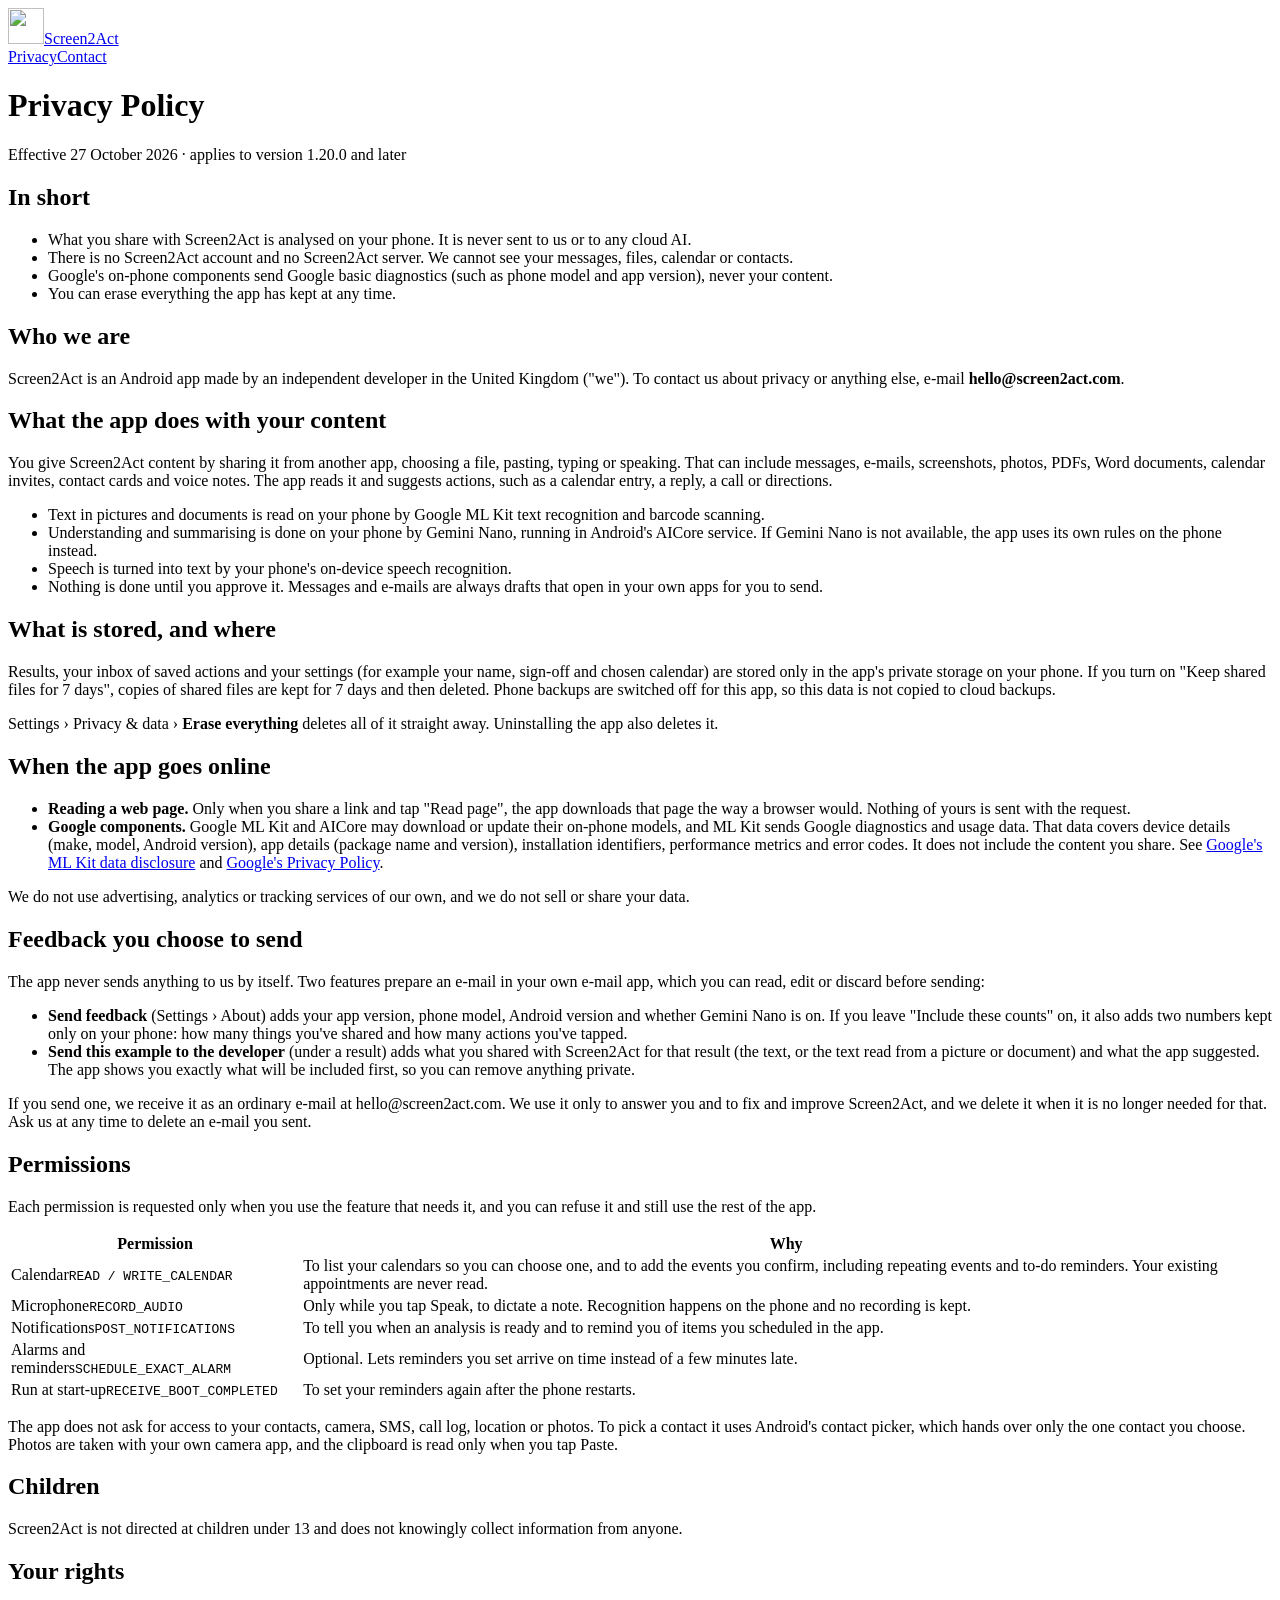
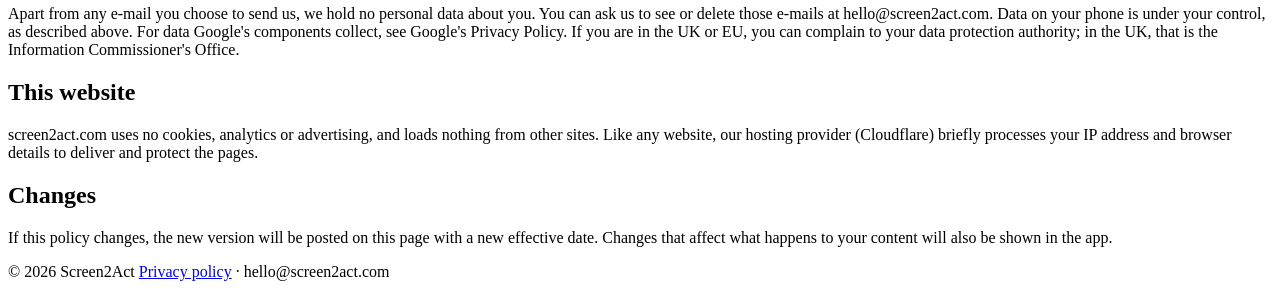
==== privacy/index.html @ 89990b45 "Add files via upload" ====
<!doctype html>
<html lang="en-GB">
<head>
<meta charset="utf-8">
<meta name="viewport" content="width=device-width, initial-scale=1, viewport-fit=cover">
<title>Privacy Policy · Screen2Act</title>
<meta name="description" content="How Screen2Act handles your information: everything you share is analysed on your phone and never sent to us.">
<link rel="icon" href="/favicon.ico" sizes="any">
<link rel="icon" type="image/png" href="/assets/favicon-32.png">
<link rel="apple-touch-icon" href="/assets/apple-touch-icon.png">
<link rel="stylesheet" href="/assets/site.css">
</head>
<body>
<div class="wrap">
  <header class="top">
    <a class="brand" href="/"><img src="/assets/logo.png" alt="" width="36" height="36">Screen2Act</a>
    <nav><a href="/privacy/" aria-current="page">Privacy</a><a href="/#contact">Contact</a></nav>
  </header>

  <main>
  <header>
        <h1>Privacy Policy</h1>
    <p class="meta">Effective 27 October 2026 · applies to version 1.20.0 and later</p>
  </header>

  <div class="short">
    <h2>In short</h2>
    <ul>
      <li>What you share with Screen2Act is analysed on your phone. It is never sent to us or to any cloud AI.</li>
      <li>There is no Screen2Act account and no Screen2Act server. We cannot see your messages, files, calendar or contacts.</li>
      <li>Google's on-phone components send Google basic diagnostics (such as phone model and app version), never your content.</li>
      <li>You can erase everything the app has kept at any time.</li>
    </ul>
  </div>

  <section>
    <h2>Who we are</h2>
    <p>Screen2Act is an Android app made by an independent developer in the United Kingdom ("we"). To contact us about privacy or anything else, e-mail <strong>hello@screen2act.com</strong>.</p>
  </section>

  <section>
    <h2>What the app does with your content</h2>
    <p>You give Screen2Act content by sharing it from another app, choosing a file, pasting, typing or speaking. That can include messages, e-mails, screenshots, photos, PDFs, Word documents, calendar invites, contact cards and voice notes. The app reads it and suggests actions, such as a calendar entry, a reply, a call or directions.</p>
    <ul>
      <li>Text in pictures and documents is read on your phone by Google ML Kit text recognition and barcode scanning.</li>
      <li>Understanding and summarising is done on your phone by Gemini Nano, running in Android's AICore service. If Gemini Nano is not available, the app uses its own rules on the phone instead.</li>
      <li>Speech is turned into text by your phone's on-device speech recognition.</li>
      <li>Nothing is done until you approve it. Messages and e-mails are always drafts that open in your own apps for you to send.</li>
    </ul>
  </section>

  <section>
    <h2>What is stored, and where</h2>
    <p>Results, your inbox of saved actions and your settings (for example your name, sign-off and chosen calendar) are stored only in the app's private storage on your phone. If you turn on "Keep shared files for 7 days", copies of shared files are kept for 7 days and then deleted. Phone backups are switched off for this app, so this data is not copied to cloud backups.</p>
    <p>Settings › Privacy &amp; data › <strong>Erase everything</strong> deletes all of it straight away. Uninstalling the app also deletes it.</p>
  </section>

  <section>
    <h2>When the app goes online</h2>
    <ul>
      <li><strong>Reading a web page.</strong> Only when you share a link and tap "Read page", the app downloads that page the way a browser would. Nothing of yours is sent with the request.</li>
      <li><strong>Google components.</strong> Google ML Kit and AICore may download or update their on-phone models, and ML Kit sends Google diagnostics and usage data. That data covers device details (make, model, Android version), app details (package name and version), installation identifiers, performance metrics and error codes. It does not include the content you share. See <a href="https://developers.google.com/ml-kit/android-data-disclosure" rel="noopener">Google's ML Kit data disclosure</a> and <a href="https://policies.google.com/privacy" rel="noopener">Google's Privacy Policy</a>.</li>
    </ul>
    <p>We do not use advertising, analytics or tracking services of our own, and we do not sell or share your data.</p>
  </section>

  <section>
    <h2>Feedback you choose to send</h2>
    <p>The app never sends anything to us by itself. Two features prepare an e-mail in your own e-mail app, which you can read, edit or discard before sending:</p>
    <ul>
      <li><strong>Send feedback</strong> (Settings › About) adds your app version, phone model, Android version and whether Gemini Nano is on. If you leave "Include these counts" on, it also adds two numbers kept only on your phone: how many things you've shared and how many actions you've tapped.</li>
      <li><strong>Send this example to the developer</strong> (under a result) adds what you shared with Screen2Act for that result (the text, or the text read from a picture or document) and what the app suggested. The app shows you exactly what will be included first, so you can remove anything private.</li>
    </ul>
    <p>If you send one, we receive it as an ordinary e-mail at hello@screen2act.com. We use it only to answer you and to fix and improve Screen2Act, and we delete it when it is no longer needed for that. Ask us at any time to delete an e-mail you sent.</p>
  </section>

  <section>
    <h2>Permissions</h2>
    <p>Each permission is requested only when you use the feature that needs it, and you can refuse it and still use the rest of the app.</p>
    <div class="table">
      <table>
        <thead><tr><th>Permission</th><th>Why</th></tr></thead>
        <tbody>
          <tr><td>Calendar<code>READ / WRITE_CALENDAR</code></td><td>To list your calendars so you can choose one, and to add the events you confirm, including repeating events and to-do reminders. Your existing appointments are never read.</td></tr>
          <tr><td>Microphone<code>RECORD_AUDIO</code></td><td>Only while you tap Speak, to dictate a note. Recognition happens on the phone and no recording is kept.</td></tr>
          <tr><td>Notifications<code>POST_NOTIFICATIONS</code></td><td>To tell you when an analysis is ready and to remind you of items you scheduled in the app.</td></tr>
          <tr><td>Alarms and reminders<code>SCHEDULE_EXACT_ALARM</code></td><td>Optional. Lets reminders you set arrive on time instead of a few minutes late.</td></tr>
          <tr><td>Run at start-up<code>RECEIVE_BOOT_COMPLETED</code></td><td>To set your reminders again after the phone restarts.</td></tr>
        </tbody>
      </table>
    </div>
    <p>The app does not ask for access to your contacts, camera, SMS, call log, location or photos. To pick a contact it uses Android's contact picker, which hands over only the one contact you choose. Photos are taken with your own camera app, and the clipboard is read only when you tap Paste.</p>
  </section>

  <section>
    <h2>Children</h2>
    <p>Screen2Act is not directed at children under 13 and does not knowingly collect information from anyone.</p>
  </section>

  <section>
    <h2>Your rights</h2>
    <p>Apart from any e-mail you choose to send us, we hold no personal data about you. You can ask us to see or delete those e-mails at hello@screen2act.com. Data on your phone is under your control, as described above. For data Google's components collect, see Google's Privacy Policy. If you are in the UK or EU, you can complain to your data protection authority; in the UK, that is the Information Commissioner's Office.</p>
  </section>

  <section>
    <h2>This website</h2>
    <p>screen2act.com uses no cookies, analytics or advertising, and loads nothing from other sites. Like any website, our hosting provider (Cloudflare) briefly processes your IP address and browser details to deliver and protect the pages.</p>
  </section>

  <section>
    <h2>Changes</h2>
    <p>If this policy changes, the new version will be posted on this page with a new effective date. Changes that affect what happens to your content will also be shown in the app.</p>
  </section>

  
  </main>

  <footer>
    <span>© 2026 Screen2Act</span>
    <span><a href="/privacy/">Privacy policy</a> · hello@screen2act.com</span>
  </footer>
</div>
</body>
</html>
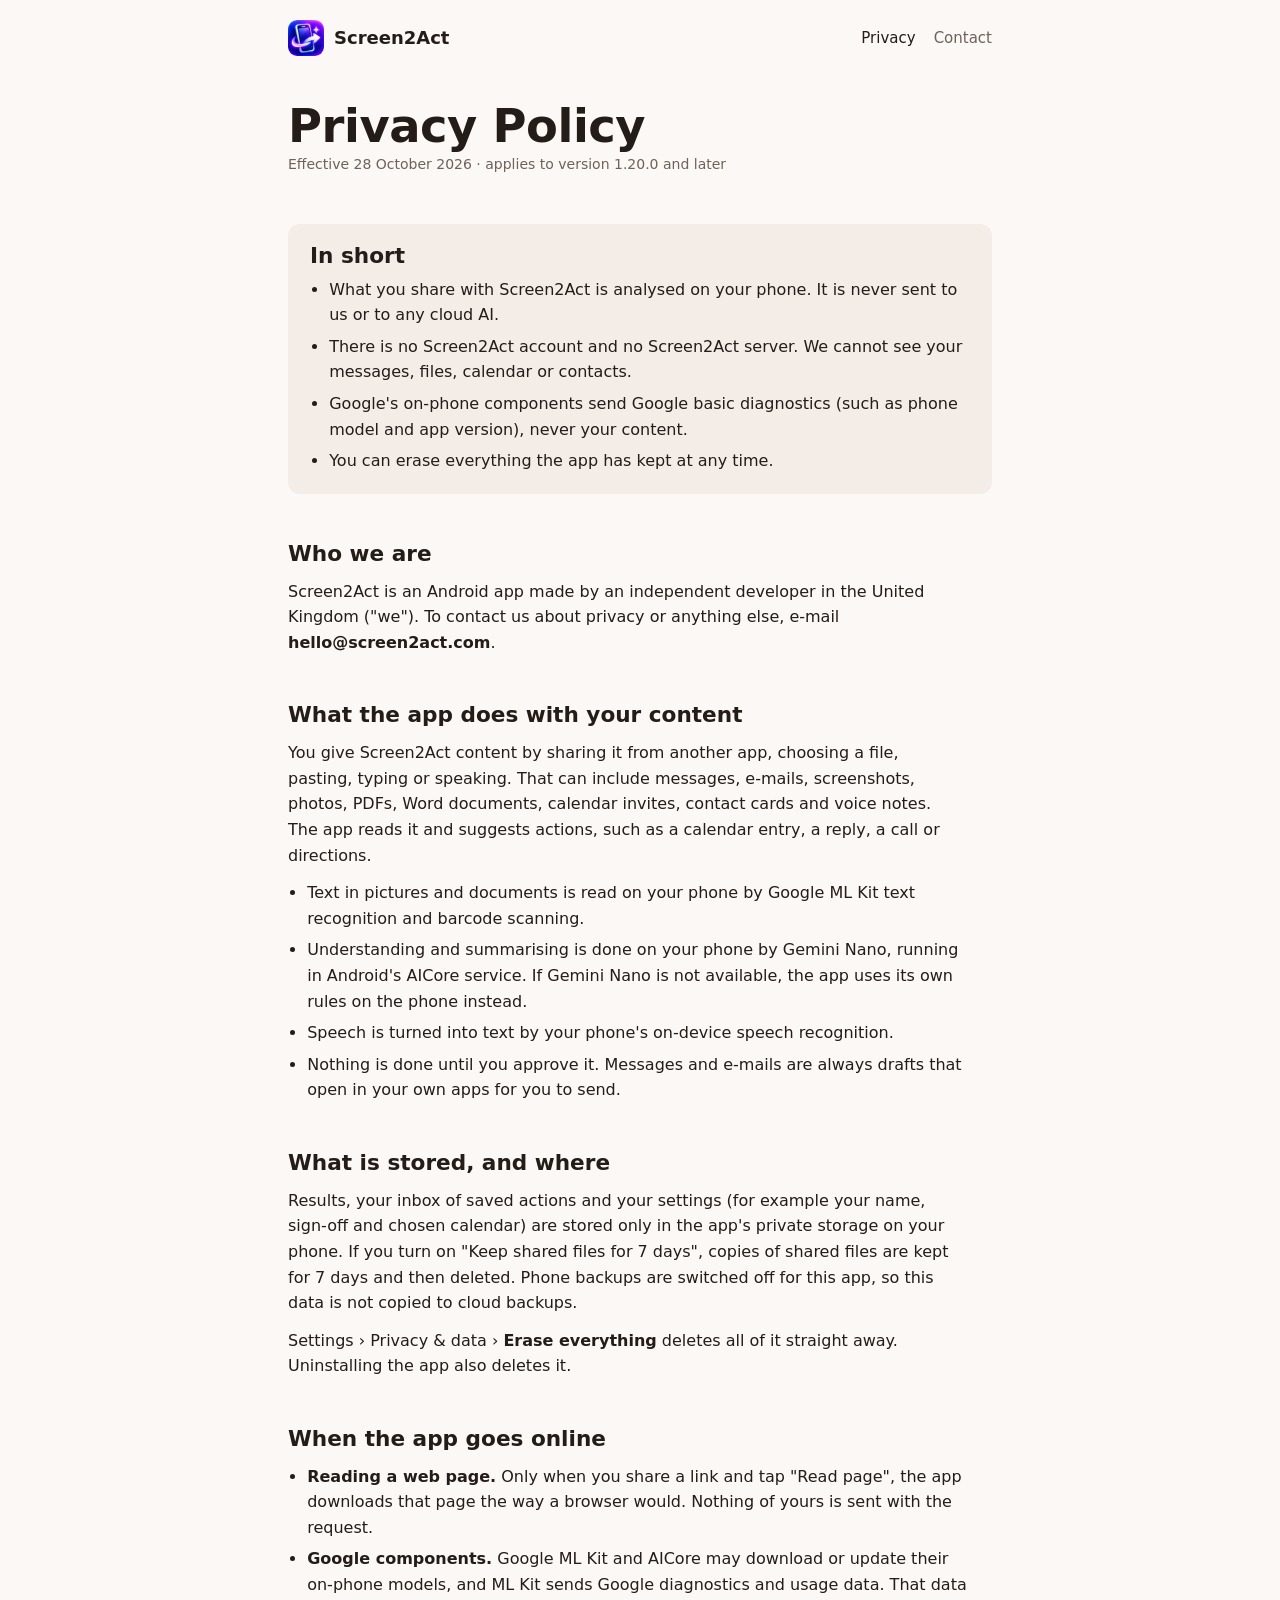
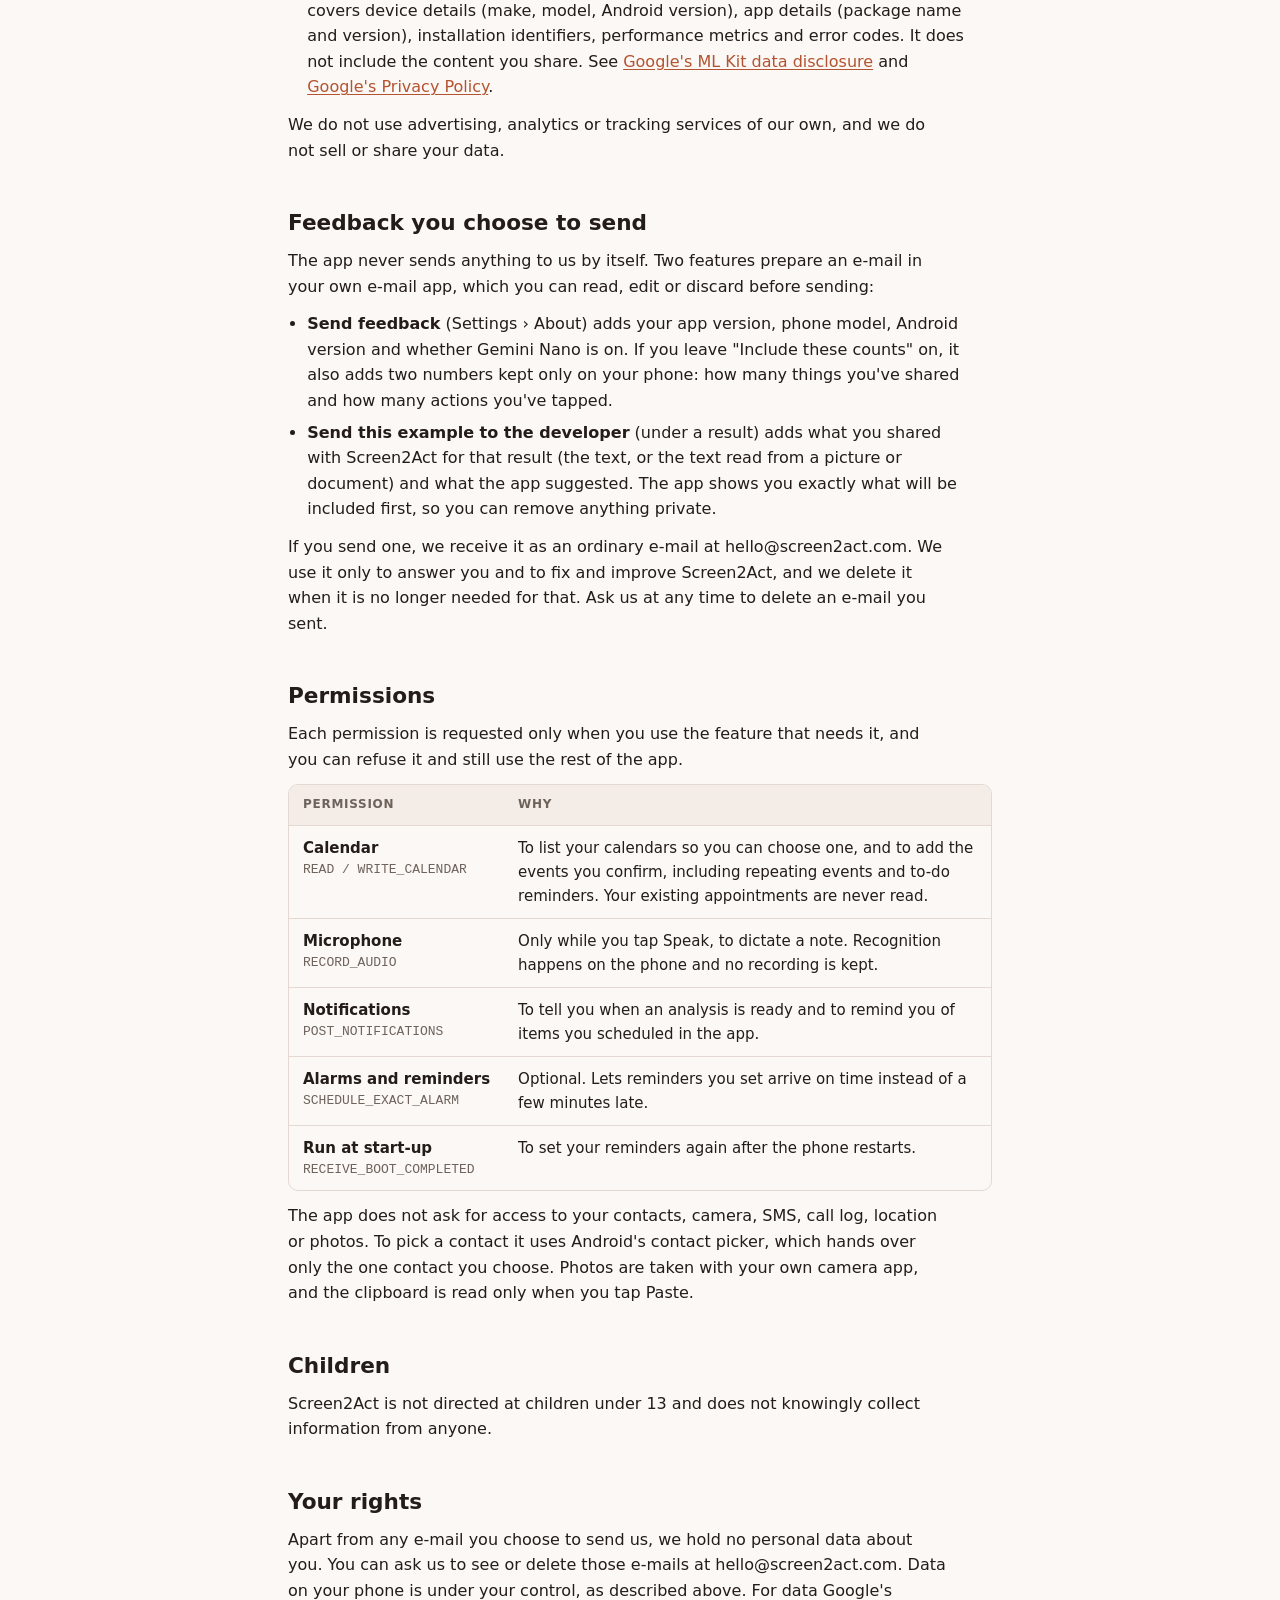
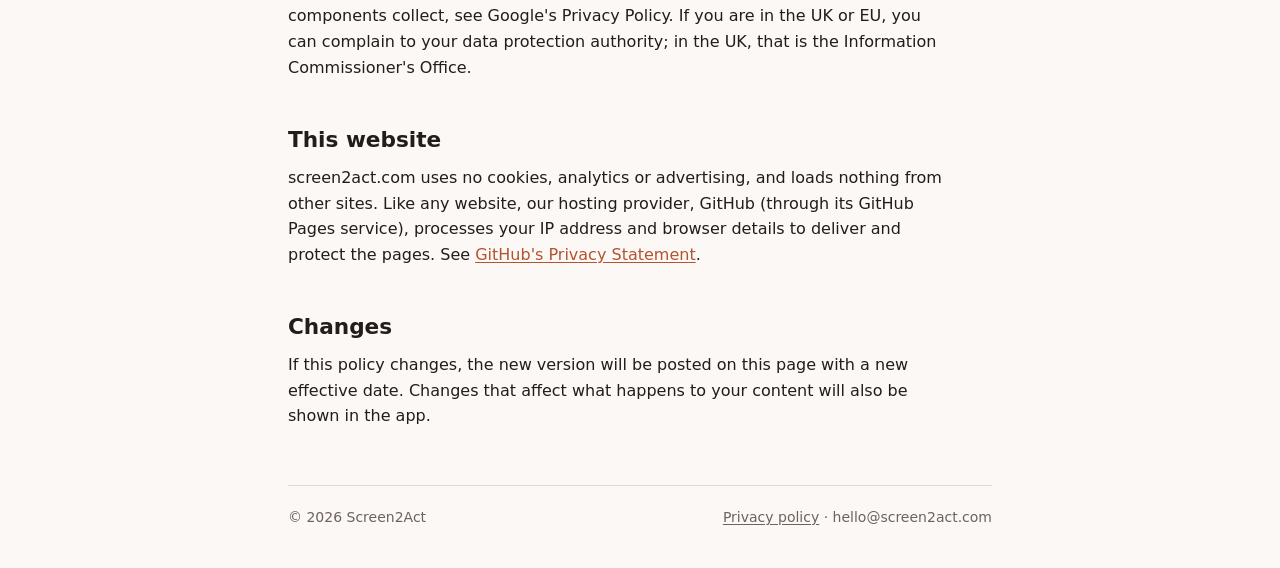
==== commit 27e6bf1f: "Add files via upload" ====
--- a/privacy/index.html
+++ b/privacy/index.html
@@ -20,7 +20,7 @@
   <main>
   <header>
         <h1>Privacy Policy</h1>
-    <p class="meta">Effective 27 October 2026 · applies to version 1.20.0 and later</p>
+    <p class="meta">Effective 28 October 2026 · applies to version 1.20.0 and later</p>
   </header>
 
   <div class="short">
@@ -104,7 +104,7 @@
 
   <section>
     <h2>This website</h2>
-    <p>screen2act.com uses no cookies, analytics or advertising, and loads nothing from other sites. Like any website, our hosting provider (Cloudflare) briefly processes your IP address and browser details to deliver and protect the pages.</p>
+    <p>screen2act.com uses no cookies, analytics or advertising, and loads nothing from other sites. Like any website, our hosting provider, GitHub (through its GitHub Pages service), processes your IP address and browser details to deliver and protect the pages. See <a href="https://docs.github.com/en/site-policy/privacy-policies/github-general-privacy-statement" rel="noopener">GitHub's Privacy Statement</a>.</p>
   </section>
 
   <section>
--- a/assets/site.css
+++ b/assets/site.css
@@ -0,0 +1,69 @@
+/* Screen2Act website. System fonts only: no third-party requests, no cookies, no trackers. */
+:root {
+  --bg: #FBF8F6; --surface: #F3ECE7; --ink: #241C18; --muted: #6E625B; --line: #E4D9D2;
+  --accent: #B4532F; --accent-ink: #FFFFFF; --violet: #5B3FD6;
+  --display: ui-rounded, "SF Pro Rounded", "Segoe UI Variable Display", "Segoe UI", system-ui, -apple-system, Roboto, sans-serif;
+  --body: system-ui, -apple-system, "Segoe UI", Roboto, "Helvetica Neue", Arial, sans-serif;
+  color-scheme: light;
+}
+@media (prefers-color-scheme: dark) {
+  :root { --bg: #1A1614; --surface: #252019; --ink: #EFE7E2; --muted: #A99C94; --line: #3A322D;
+    --accent: #E58A66; --accent-ink: #1A1614; --violet: #A894FF; color-scheme: dark; }
+}
+* { box-sizing: border-box; }
+html { -webkit-text-size-adjust: 100%; }
+body { margin: 0; background: var(--bg); color: var(--ink); font: 16px/1.6 var(--body);
+  padding-left: max(16px, env(safe-area-inset-left, 0px)); padding-right: max(16px, env(safe-area-inset-right, 0px)); }
+a { color: var(--accent); text-underline-offset: 2px; }
+a:focus-visible, .button:focus-visible { outline: 2px solid var(--accent); outline-offset: 3px; border-radius: 6px; }
+img { max-width: 100%; height: auto; }
+
+.wrap { max-width: 44rem; margin: 0 auto; }
+.top { display: flex; align-items: center; justify-content: space-between; gap: 12px; padding-block: 20px; }
+.brand { display: flex; align-items: center; gap: 10px; color: var(--ink); text-decoration: none; font-weight: 700; font-family: var(--display); font-size: 18px; }
+.brand img { width: 36px; height: 36px; border-radius: 9px; }
+.top nav { display: flex; gap: 18px; font-size: 15px; }
+.top nav a { color: var(--muted); text-decoration: none; }
+.top nav a:hover, .top nav a[aria-current] { color: var(--ink); }
+
+main { display: flex; flex-direction: column; gap: 48px; padding-block: 24px 56px; }
+h1, h2 { font-family: var(--display); line-height: 1.15; margin: 0; text-wrap: balance; }
+h1 { font-size: clamp(2rem, 6vw, 2.9rem); letter-spacing: -0.01em; }
+h2 { font-size: 1.35rem; }
+p, li { margin: 0; max-width: 65ch; }
+ul { margin: 0; padding-left: 1.2em; display: flex; flex-direction: column; gap: 6px; }
+section { display: flex; flex-direction: column; gap: 12px; }
+
+/* Home */
+.hero { display: flex; flex-direction: column; gap: 18px; }
+.hero .lead { font-size: 1.15rem; color: var(--muted); }
+.hero img.icon { width: 88px; height: 88px; border-radius: 22px; }
+.badge { display: inline-flex; align-self: flex-start; gap: 8px; align-items: center; background: var(--surface); color: var(--ink);
+  border: 1px solid var(--line); border-radius: 999px; padding: 8px 16px; font-size: 15px; font-weight: 600; }
+.examples { display: grid; grid-template-columns: 1fr; gap: 16px; }
+.example { min-width: 0; align-content: start; background: var(--surface); border-radius: 16px; padding: 20px; display: grid; gap: 14px; }
+.example .from { font-size: 13px; letter-spacing: .06em; text-transform: uppercase; color: var(--muted); font-weight: 600; }
+.example blockquote { margin: 0; font-style: italic; border-left: 3px solid var(--line); padding-left: 12px; }
+.chips { display: flex; flex-wrap: wrap; gap: 8px; }
+.chip { background: var(--bg); border: 1px solid var(--line); border-radius: 999px; padding: 6px 12px; font-size: 14px; }
+.features { display: grid; grid-template-columns: repeat(auto-fit, minmax(15rem, 1fr)); gap: 20px; }
+.features div { display: flex; flex-direction: column; gap: 4px; min-width: 0; }
+.features h3 { margin: 0; font-size: 1rem; }
+.features p { color: var(--muted); }
+.promise { border: 1px solid var(--line); border-radius: 16px; padding: 20px; display: flex; flex-direction: column; gap: 10px; }
+.mail { font-weight: 600; font-size: 1.1rem; }
+
+/* Policy pages */
+.meta { color: var(--muted); font-size: 14px; }
+.short { background: var(--surface); border-radius: 12px; padding: 20px 22px; display: flex; flex-direction: column; gap: 8px; }
+.table { overflow-x: auto; border: 1px solid var(--line); border-radius: 10px; }
+table { border-collapse: collapse; width: 100%; min-width: 520px; font-size: 15px; }
+th, td { text-align: left; vertical-align: top; padding: 10px 14px; border-bottom: 1px solid var(--line); }
+tr:last-child td { border-bottom: 0; }
+th { font-size: 12px; letter-spacing: .06em; text-transform: uppercase; color: var(--muted); font-weight: 600; background: var(--surface); }
+td:first-child { font-weight: 600; white-space: nowrap; }
+code { font-size: 13px; color: var(--muted); font-weight: 400; display: block; }
+
+footer { border-top: 1px solid var(--line); padding-block: 20px 40px; color: var(--muted); font-size: 14px;
+  display: flex; flex-wrap: wrap; gap: 8px 20px; justify-content: space-between; }
+footer a { color: var(--muted); }
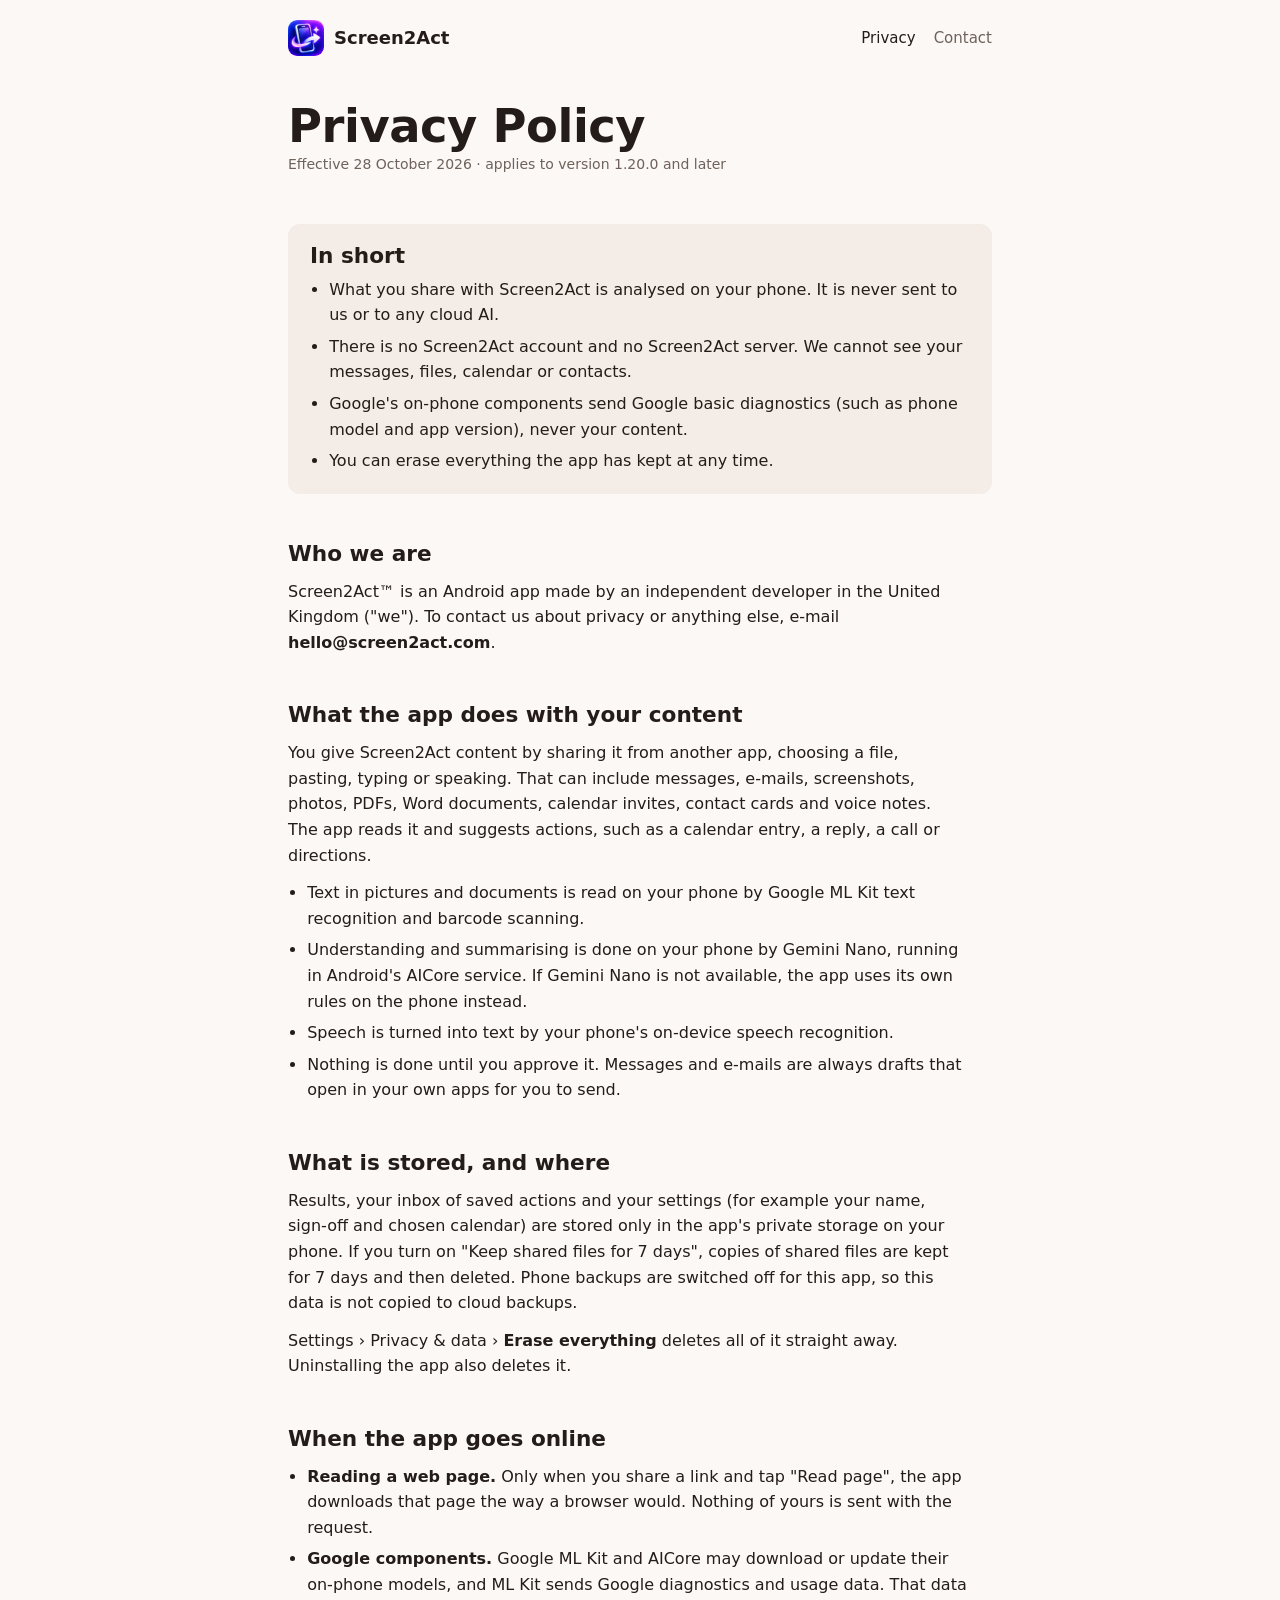
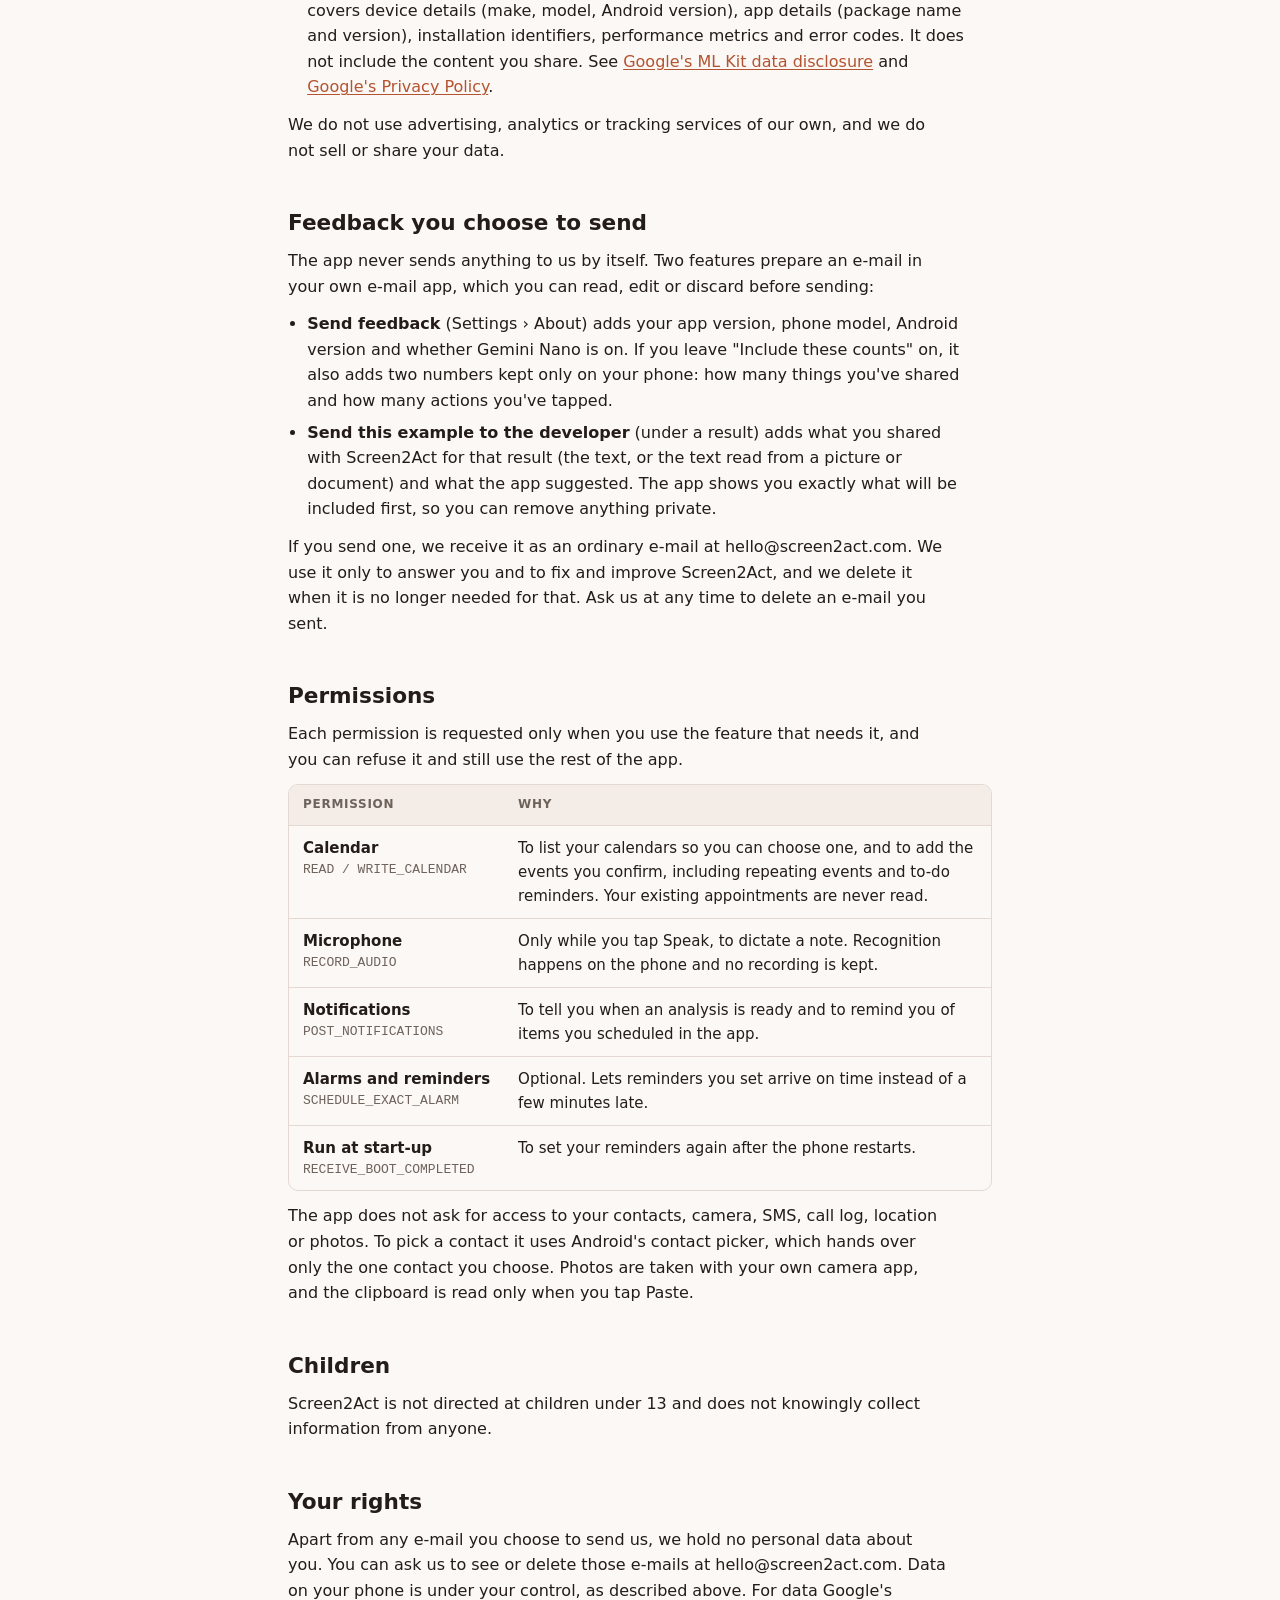
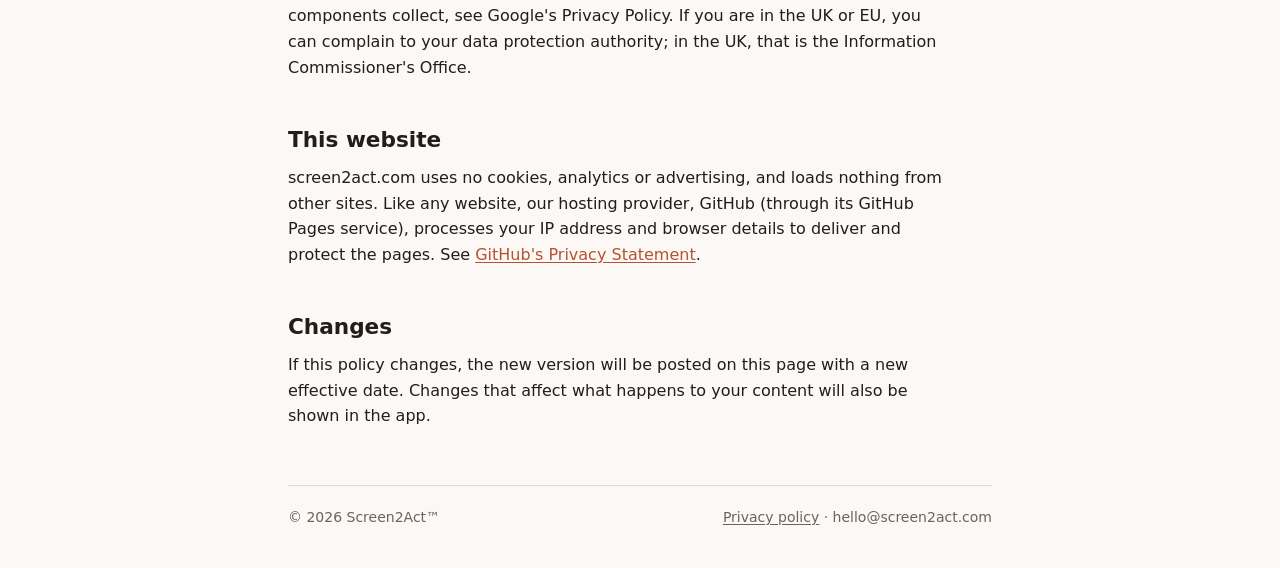
==== commit 45111f28: "Restore home page, add ™ to home and privacy pages - index.html is the home page again (an upload ha" ====
--- a/privacy/index.html
+++ b/privacy/index.html
@@ -35,7 +35,7 @@
 
   <section>
     <h2>Who we are</h2>
-    <p>Screen2Act is an Android app made by an independent developer in the United Kingdom ("we"). To contact us about privacy or anything else, e-mail <strong>hello@screen2act.com</strong>.</p>
+    <p>Screen2Act&trade; is an Android app made by an independent developer in the United Kingdom ("we"). To contact us about privacy or anything else, e-mail <strong>hello@screen2act.com</strong>.</p>
   </section>
 
   <section>
@@ -116,7 +116,7 @@
   </main>
 
   <footer>
-    <span>© 2026 Screen2Act</span>
+    <span>© 2026 Screen2Act&trade;</span>
     <span><a href="/privacy/">Privacy policy</a> · hello@screen2act.com</span>
   </footer>
 </div>
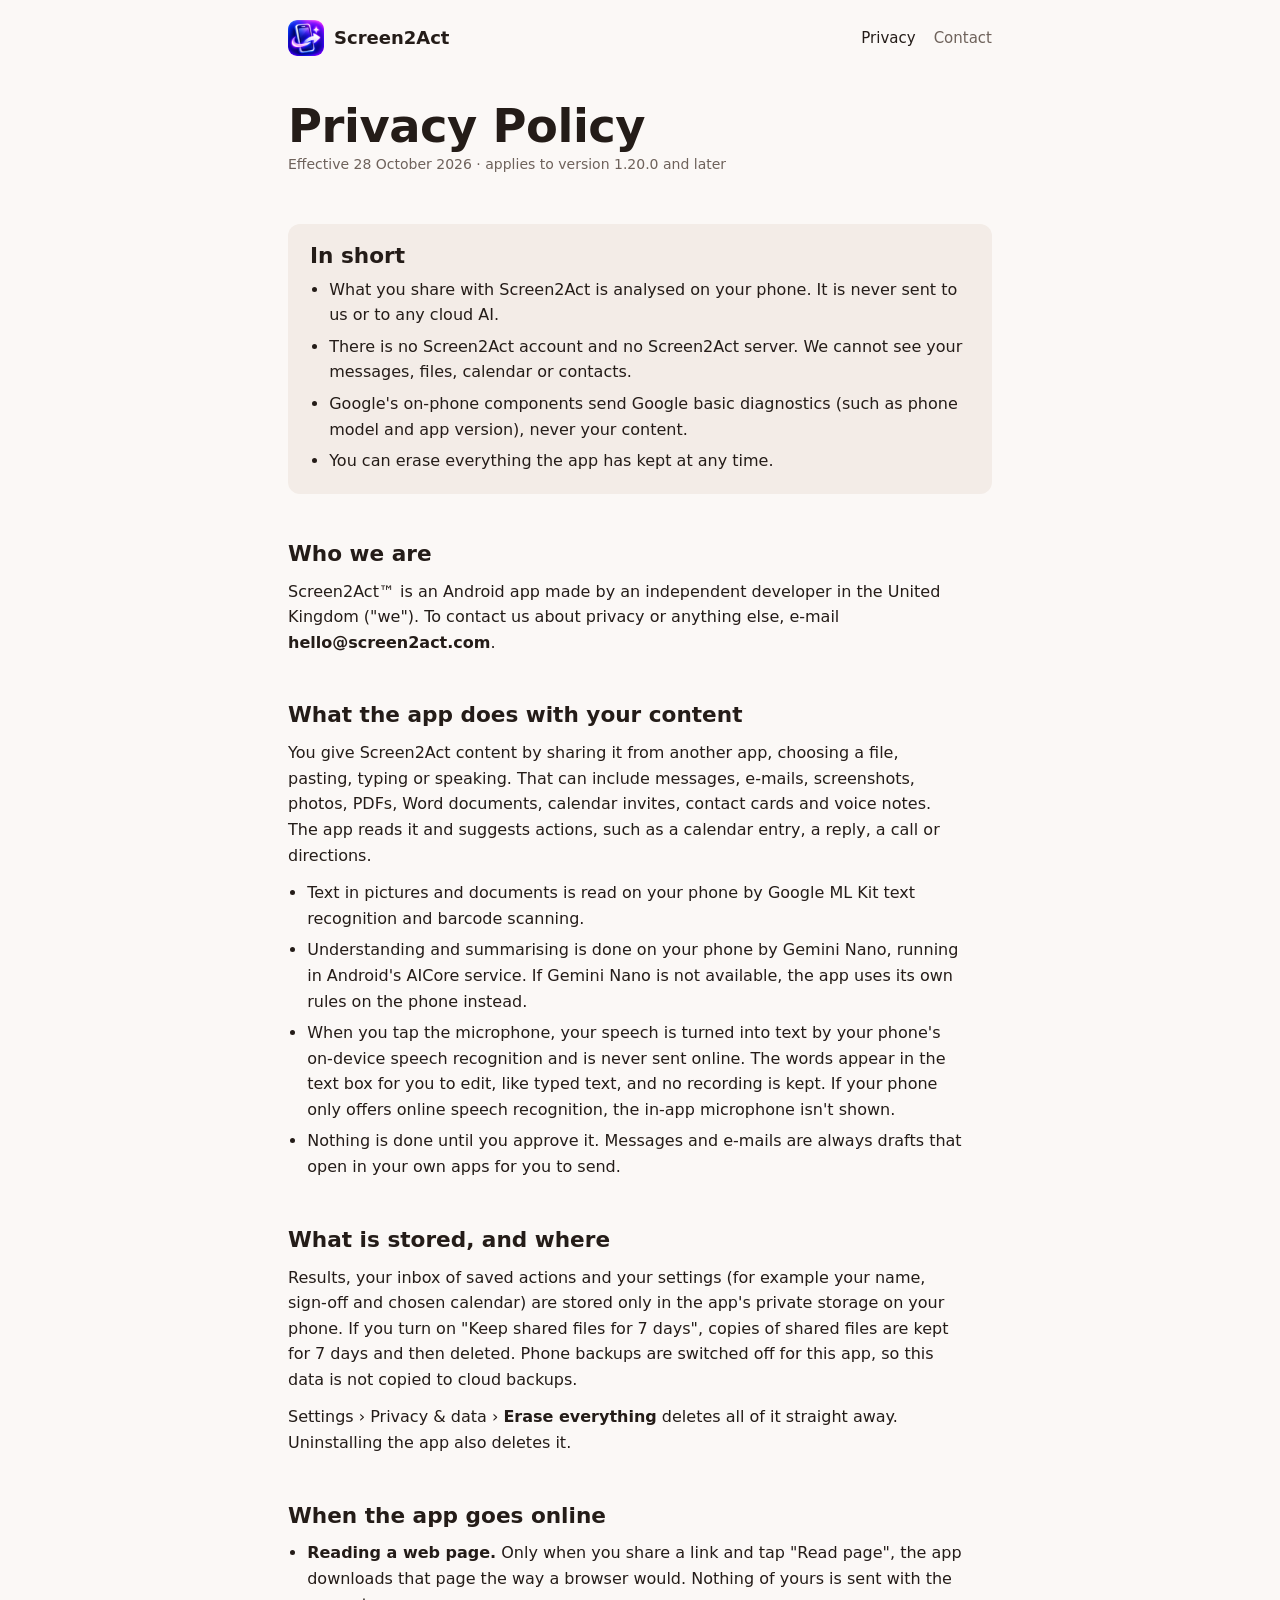
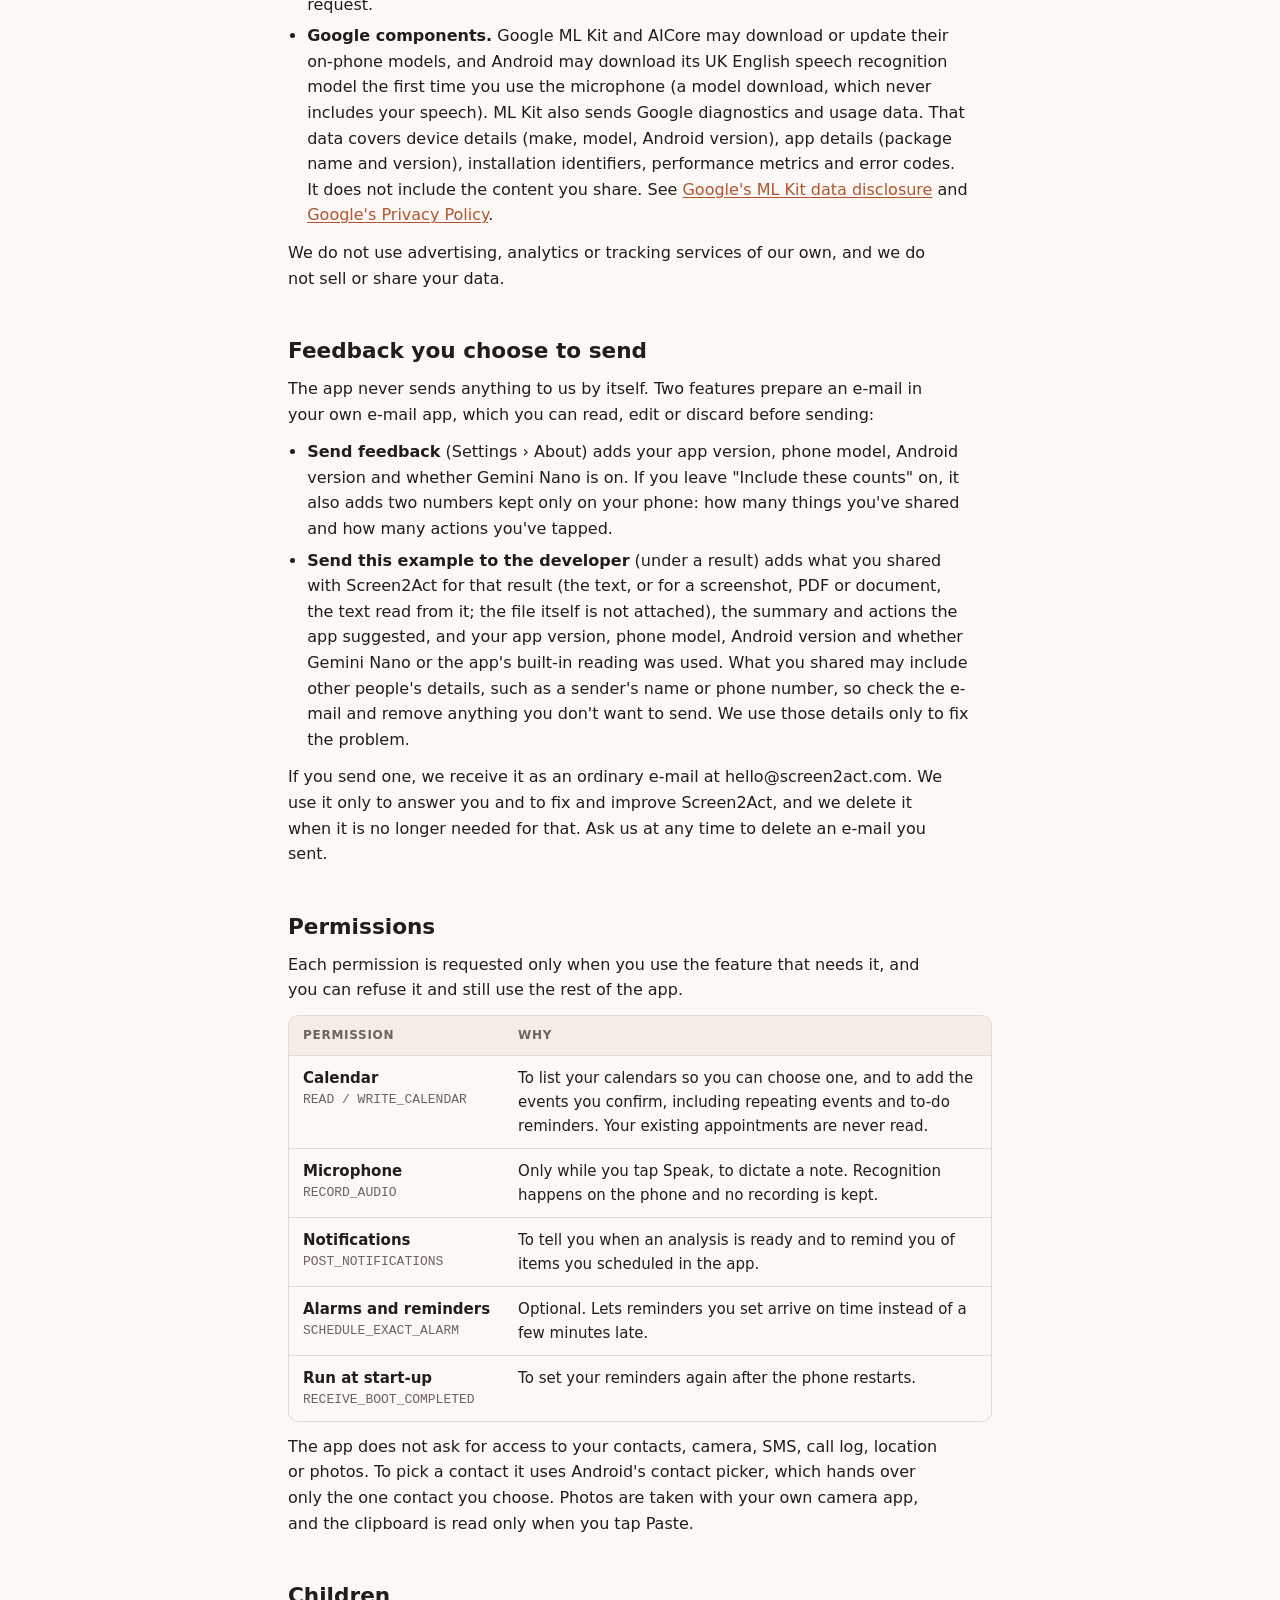
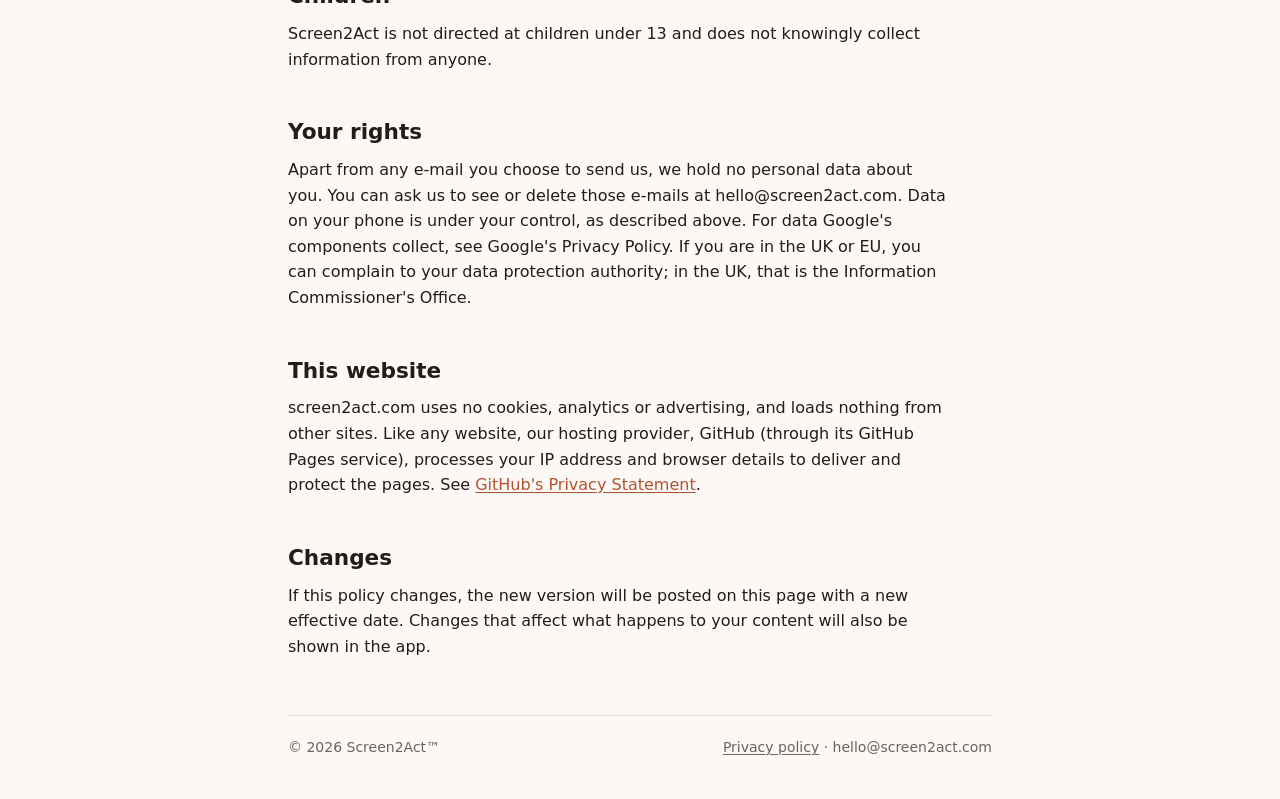
==== commit f8d1c4ed: "Privacy policy: describe 1.23.5 example e-mails and 1.23.7 voice input - "Send this example": list e" ====
--- a/privacy/index.html
+++ b/privacy/index.html
@@ -44,7 +44,7 @@
     <ul>
       <li>Text in pictures and documents is read on your phone by Google ML Kit text recognition and barcode scanning.</li>
       <li>Understanding and summarising is done on your phone by Gemini Nano, running in Android's AICore service. If Gemini Nano is not available, the app uses its own rules on the phone instead.</li>
-      <li>Speech is turned into text by your phone's on-device speech recognition.</li>
+      <li>When you tap the microphone, your speech is turned into text by your phone's on-device speech recognition and is never sent online. The words appear in the text box for you to edit, like typed text, and no recording is kept. If your phone only offers online speech recognition, the in-app microphone isn't shown.</li>
       <li>Nothing is done until you approve it. Messages and e-mails are always drafts that open in your own apps for you to send.</li>
     </ul>
   </section>
@@ -59,7 +59,7 @@
     <h2>When the app goes online</h2>
     <ul>
       <li><strong>Reading a web page.</strong> Only when you share a link and tap "Read page", the app downloads that page the way a browser would. Nothing of yours is sent with the request.</li>
-      <li><strong>Google components.</strong> Google ML Kit and AICore may download or update their on-phone models, and ML Kit sends Google diagnostics and usage data. That data covers device details (make, model, Android version), app details (package name and version), installation identifiers, performance metrics and error codes. It does not include the content you share. See <a href="https://developers.google.com/ml-kit/android-data-disclosure" rel="noopener">Google's ML Kit data disclosure</a> and <a href="https://policies.google.com/privacy" rel="noopener">Google's Privacy Policy</a>.</li>
+      <li><strong>Google components.</strong> Google ML Kit and AICore may download or update their on-phone models, and Android may download its UK English speech recognition model the first time you use the microphone (a model download, which never includes your speech). ML Kit also sends Google diagnostics and usage data. That data covers device details (make, model, Android version), app details (package name and version), installation identifiers, performance metrics and error codes. It does not include the content you share. See <a href="https://developers.google.com/ml-kit/android-data-disclosure" rel="noopener">Google's ML Kit data disclosure</a> and <a href="https://policies.google.com/privacy" rel="noopener">Google's Privacy Policy</a>.</li>
     </ul>
     <p>We do not use advertising, analytics or tracking services of our own, and we do not sell or share your data.</p>
   </section>
@@ -69,7 +69,7 @@
     <p>The app never sends anything to us by itself. Two features prepare an e-mail in your own e-mail app, which you can read, edit or discard before sending:</p>
     <ul>
       <li><strong>Send feedback</strong> (Settings › About) adds your app version, phone model, Android version and whether Gemini Nano is on. If you leave "Include these counts" on, it also adds two numbers kept only on your phone: how many things you've shared and how many actions you've tapped.</li>
-      <li><strong>Send this example to the developer</strong> (under a result) adds what you shared with Screen2Act for that result (the text, or the text read from a picture or document) and what the app suggested. The app shows you exactly what will be included first, so you can remove anything private.</li>
+      <li><strong>Send this example to the developer</strong> (under a result) adds what you shared with Screen2Act for that result (the text, or for a screenshot, PDF or document, the text read from it; the file itself is not attached), the summary and actions the app suggested, and your app version, phone model, Android version and whether Gemini Nano or the app's built-in reading was used. What you shared may include other people's details, such as a sender's name or phone number, so check the e-mail and remove anything you don't want to send. We use those details only to fix the problem.</li>
     </ul>
     <p>If you send one, we receive it as an ordinary e-mail at hello@screen2act.com. We use it only to answer you and to fix and improve Screen2Act, and we delete it when it is no longer needed for that. Ask us at any time to delete an e-mail you sent.</p>
   </section>
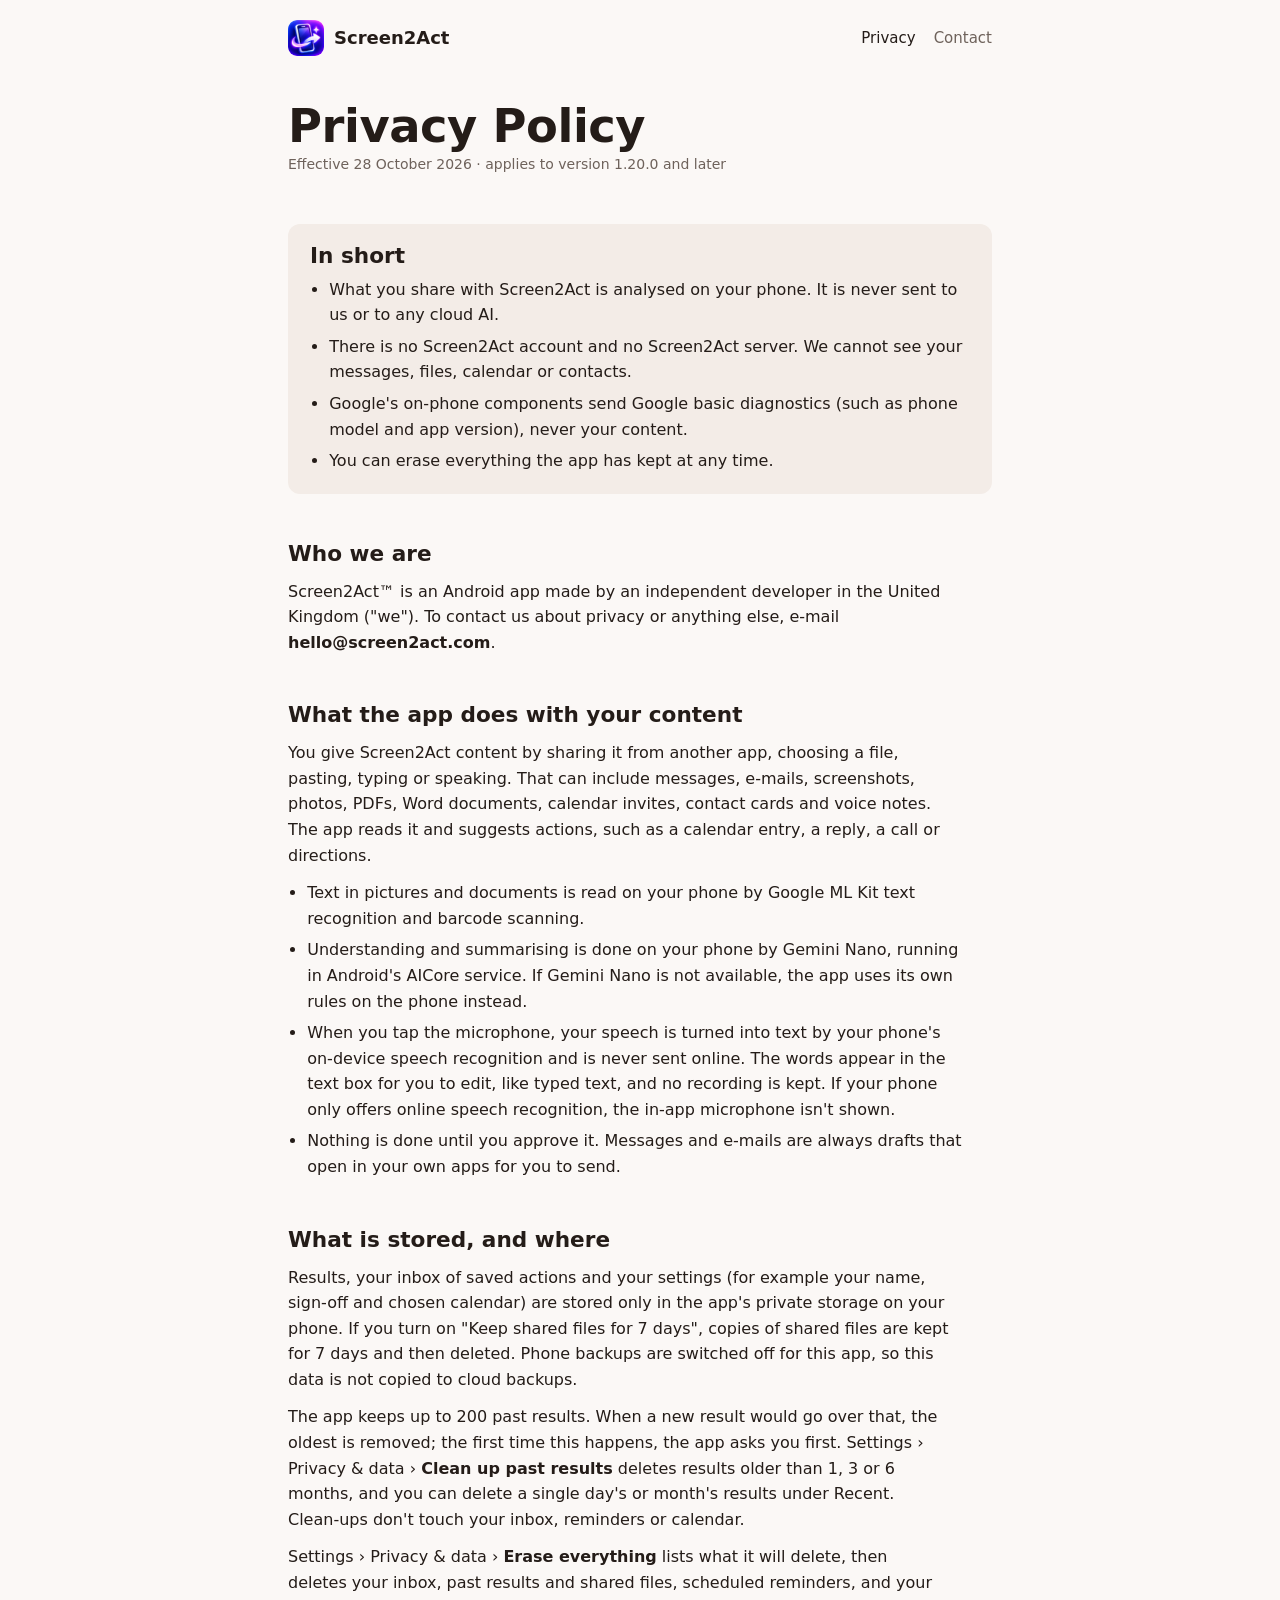
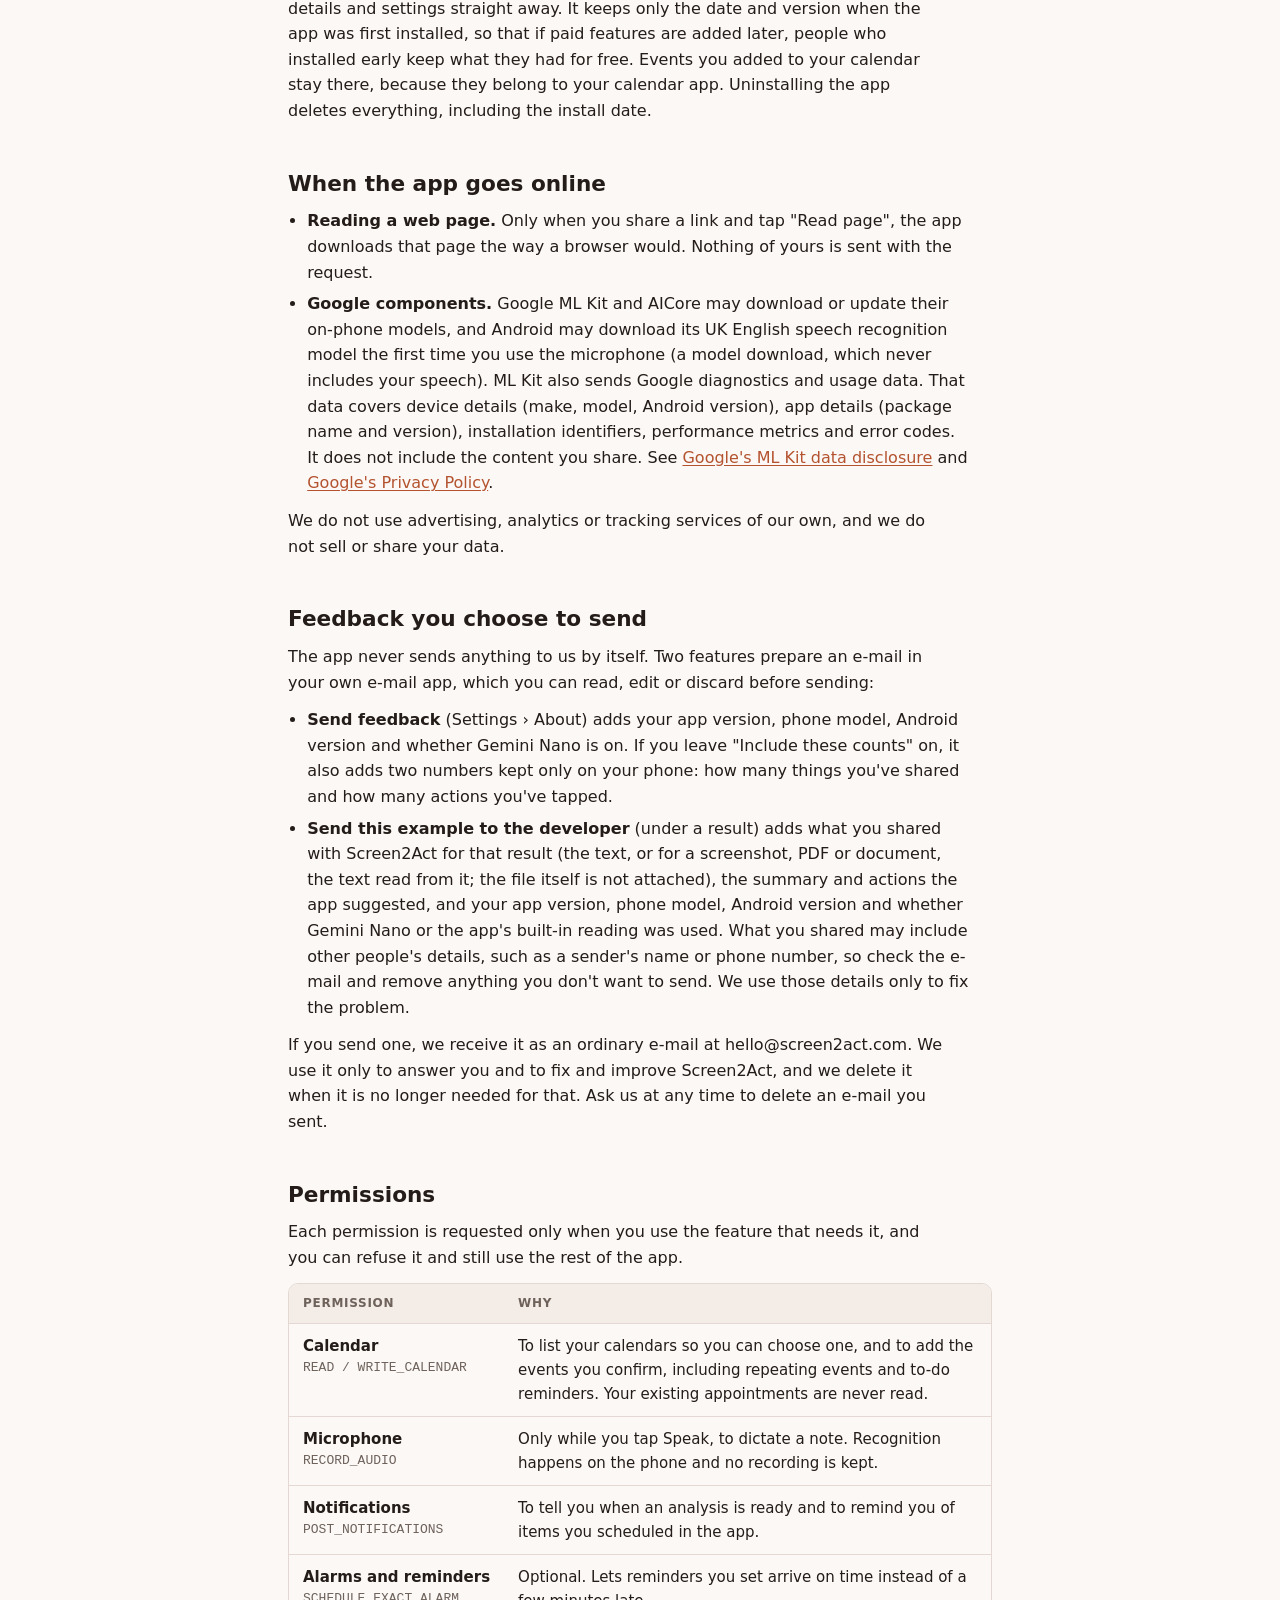
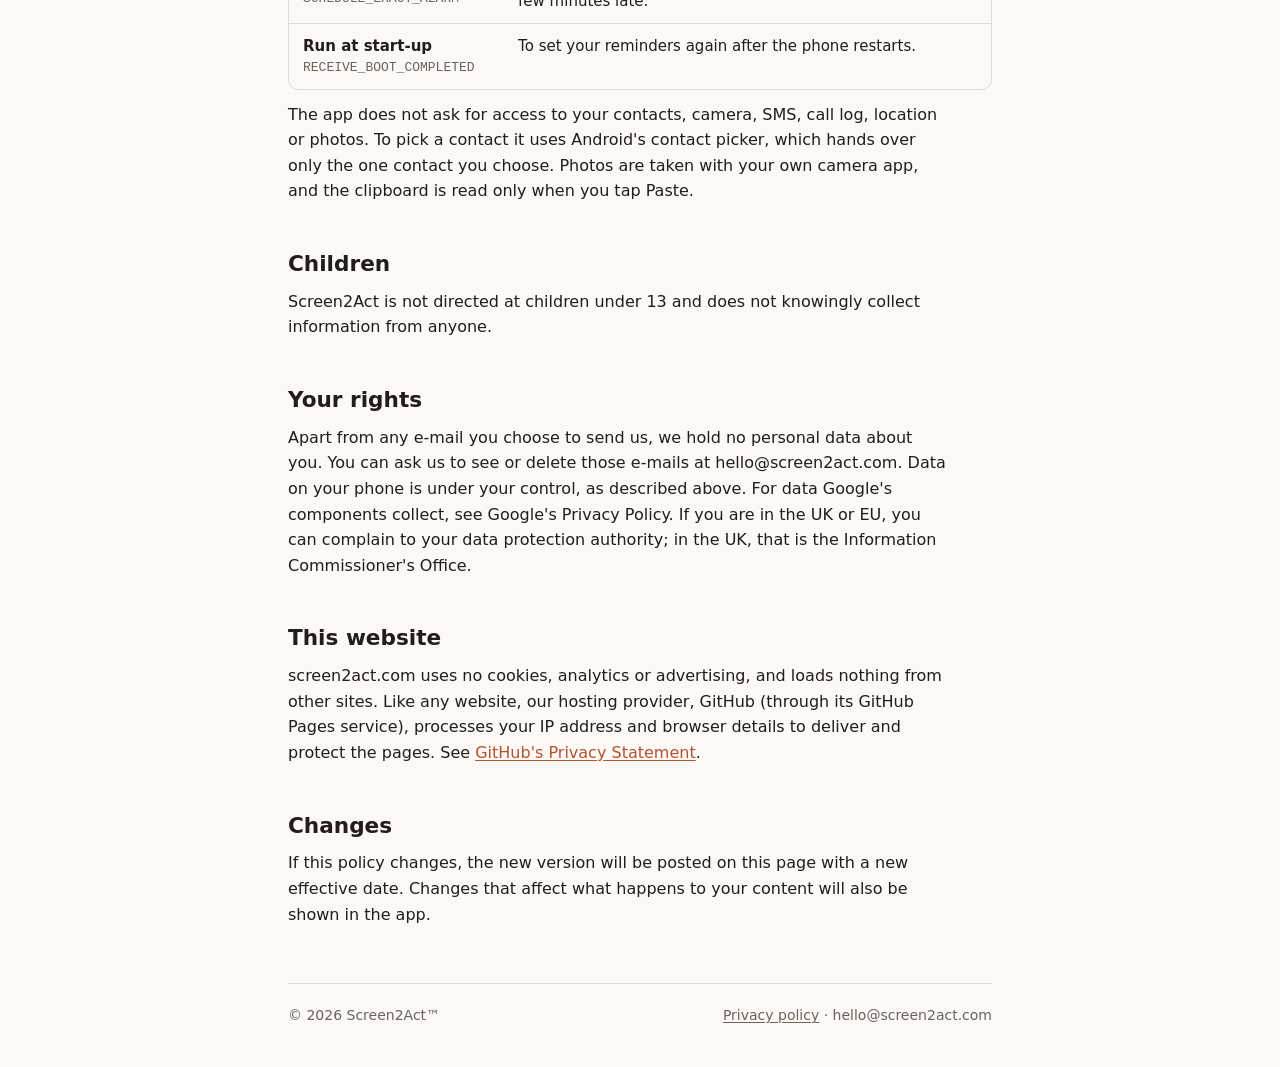
==== commit 3429d23b: "Privacy policy: stored data as of 1.23.8 - 200-result history limit, the "history full" prompt, Clea" ====
--- a/privacy/index.html
+++ b/privacy/index.html
@@ -52,7 +52,8 @@
   <section>
     <h2>What is stored, and where</h2>
     <p>Results, your inbox of saved actions and your settings (for example your name, sign-off and chosen calendar) are stored only in the app's private storage on your phone. If you turn on "Keep shared files for 7 days", copies of shared files are kept for 7 days and then deleted. Phone backups are switched off for this app, so this data is not copied to cloud backups.</p>
-    <p>Settings › Privacy &amp; data › <strong>Erase everything</strong> deletes all of it straight away. Uninstalling the app also deletes it.</p>
+    <p>The app keeps up to 200 past results. When a new result would go over that, the oldest is removed; the first time this happens, the app asks you first. Settings › Privacy &amp; data › <strong>Clean up past results</strong> deletes results older than 1, 3 or 6 months, and you can delete a single day's or month's results under Recent. Clean-ups don't touch your inbox, reminders or calendar.</p>
+    <p>Settings › Privacy &amp; data › <strong>Erase everything</strong> lists what it will delete, then deletes your inbox, past results and shared files, scheduled reminders, and your details and settings straight away. It keeps only the date and version when the app was first installed, so that if paid features are added later, people who installed early keep what they had for free. Events you added to your calendar stay there, because they belong to your calendar app. Uninstalling the app deletes everything, including the install date.</p>
   </section>
 
   <section>
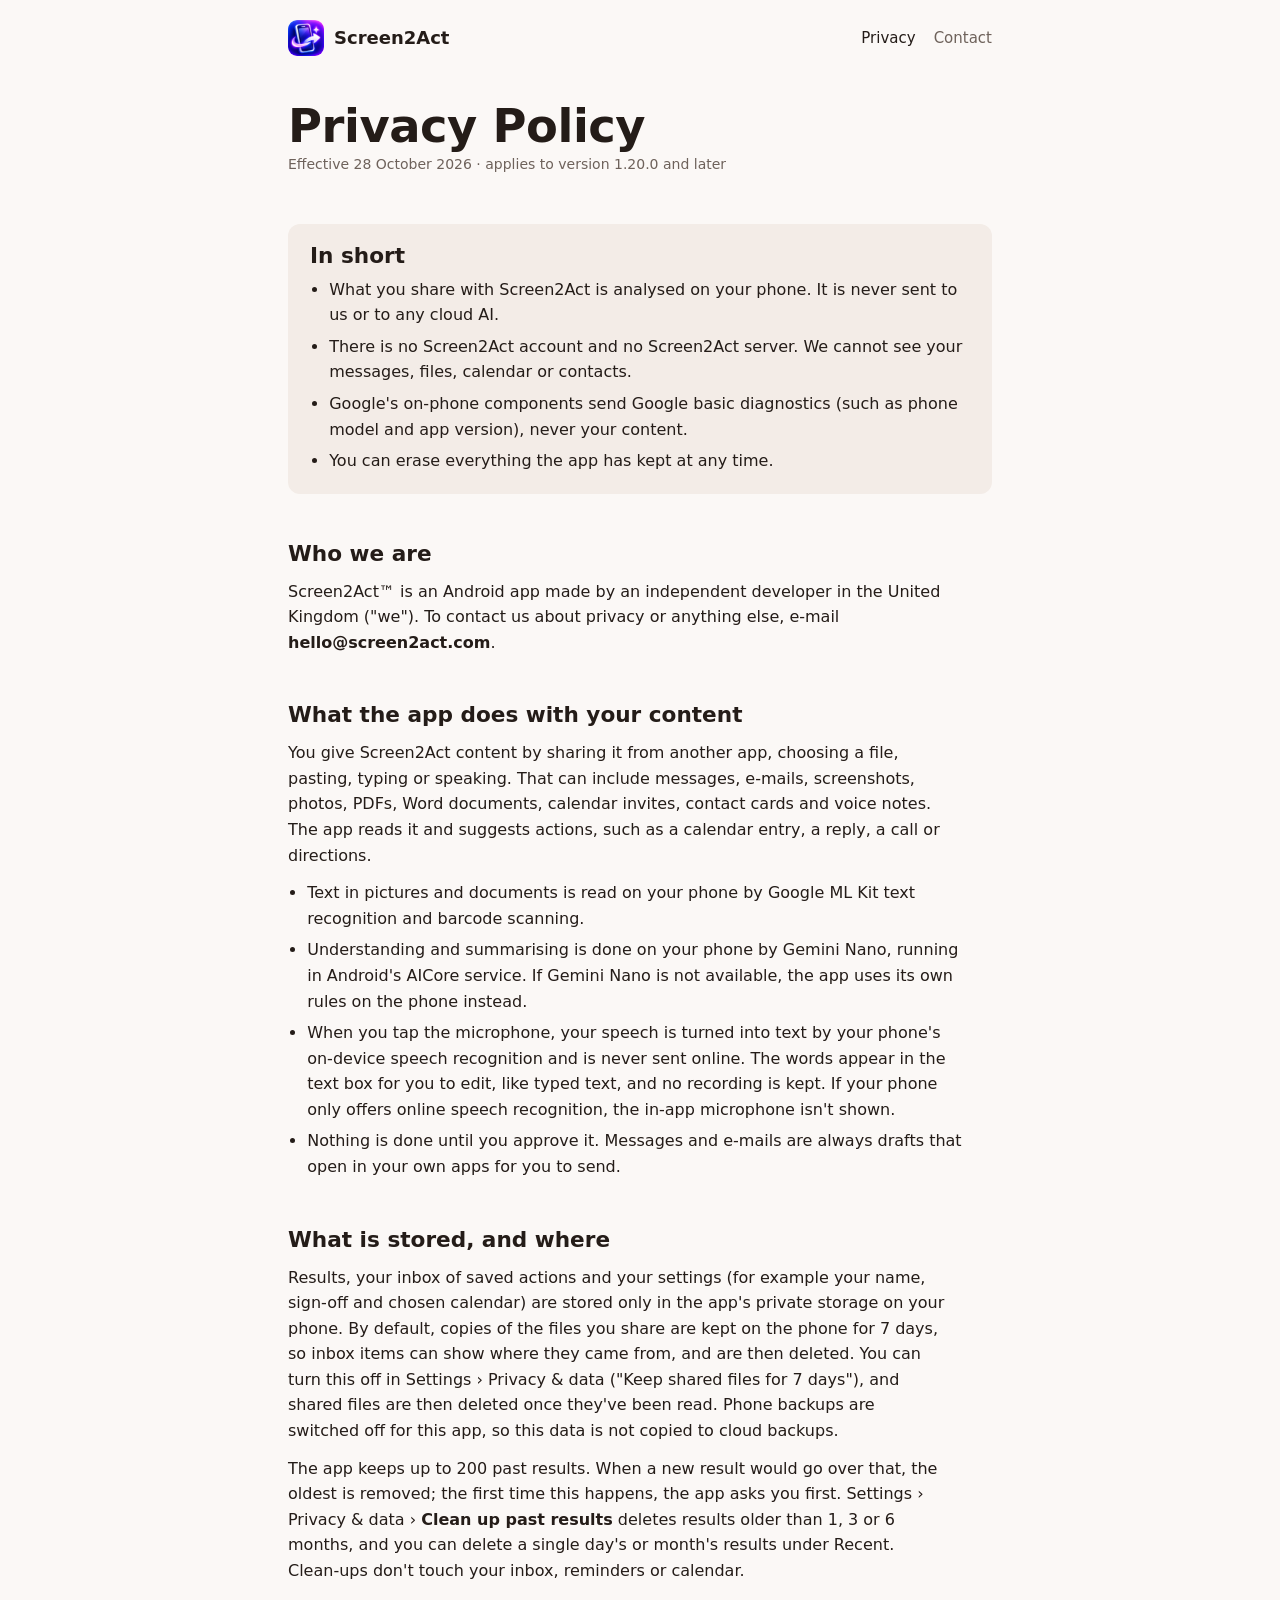
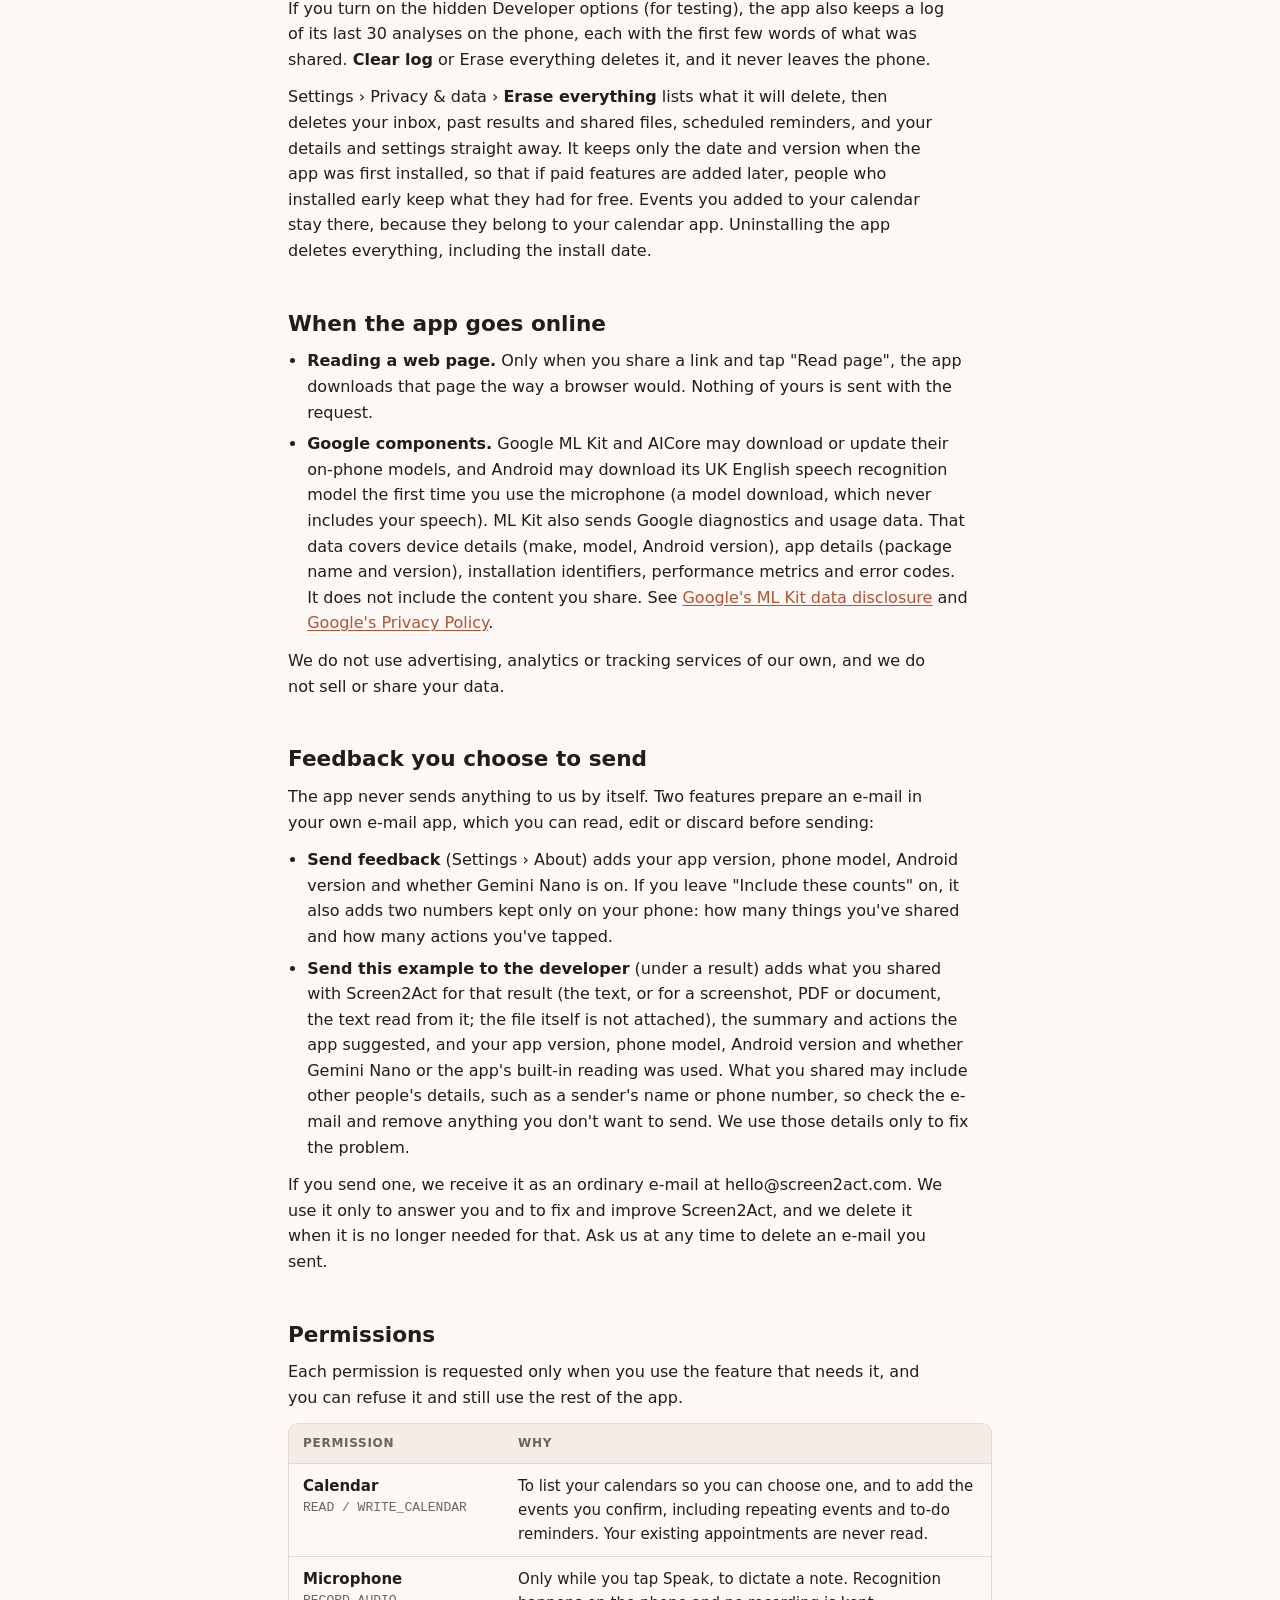
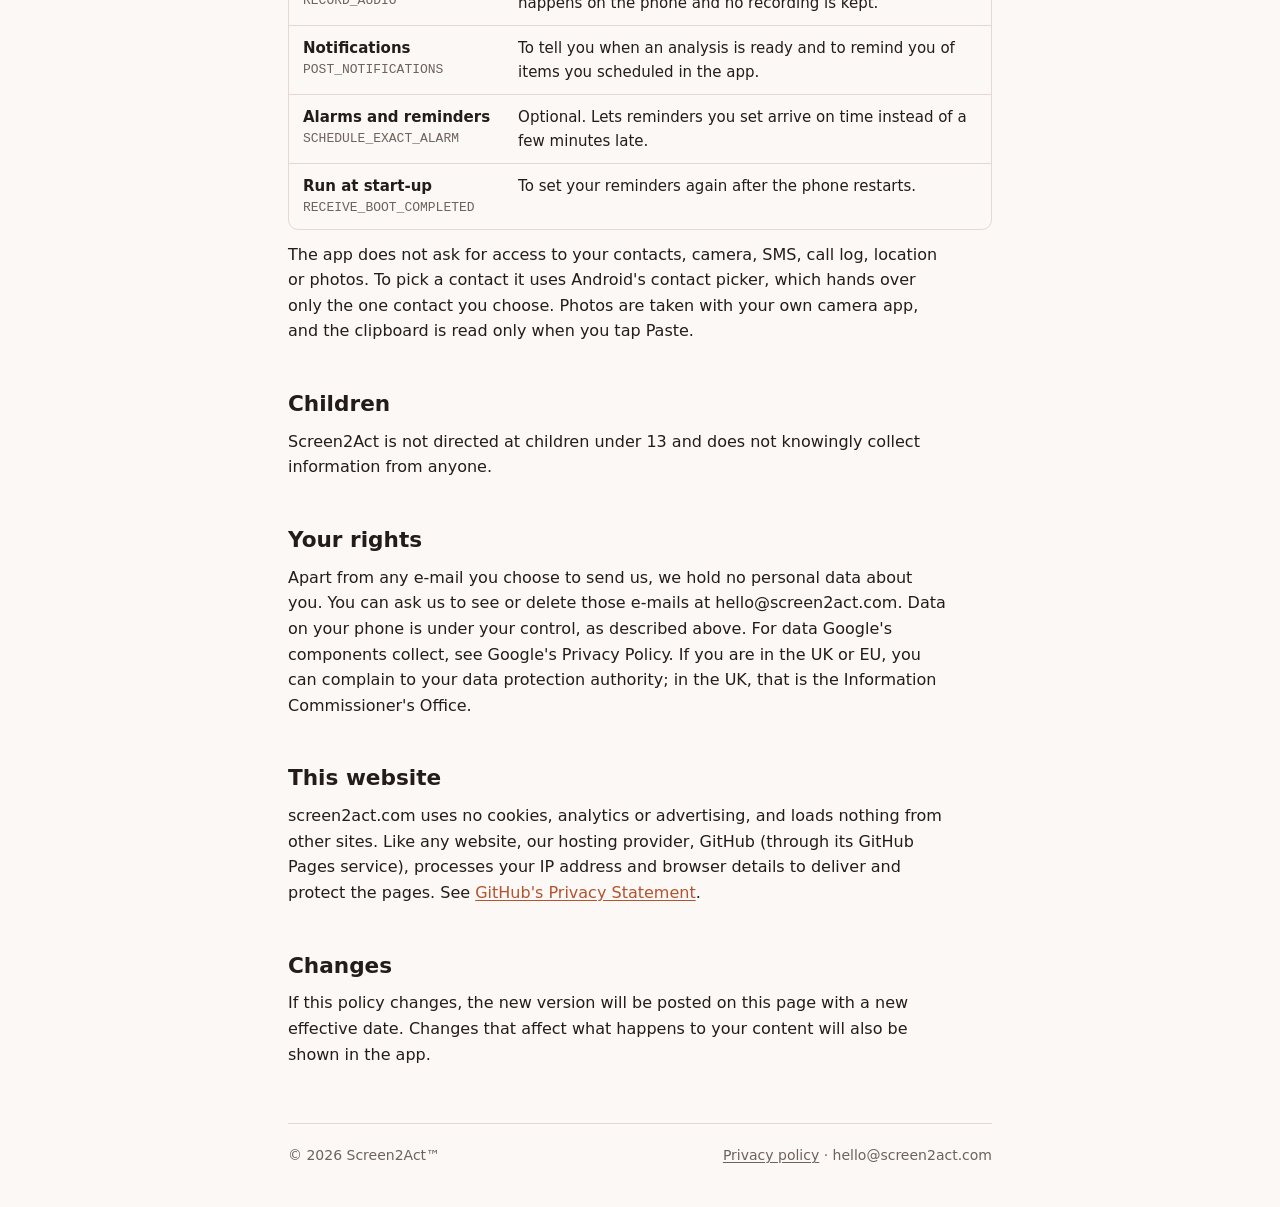
==== commit 58469d5b: "Privacy policy: shared files kept 7 days by default; Developer options log - Shared files: kept on t" ====
--- a/privacy/index.html
+++ b/privacy/index.html
@@ -51,8 +51,9 @@
 
   <section>
     <h2>What is stored, and where</h2>
-    <p>Results, your inbox of saved actions and your settings (for example your name, sign-off and chosen calendar) are stored only in the app's private storage on your phone. If you turn on "Keep shared files for 7 days", copies of shared files are kept for 7 days and then deleted. Phone backups are switched off for this app, so this data is not copied to cloud backups.</p>
+    <p>Results, your inbox of saved actions and your settings (for example your name, sign-off and chosen calendar) are stored only in the app's private storage on your phone. By default, copies of the files you share are kept on the phone for 7 days, so inbox items can show where they came from, and are then deleted. You can turn this off in Settings › Privacy &amp; data ("Keep shared files for 7 days"), and shared files are then deleted once they've been read. Phone backups are switched off for this app, so this data is not copied to cloud backups.</p>
     <p>The app keeps up to 200 past results. When a new result would go over that, the oldest is removed; the first time this happens, the app asks you first. Settings › Privacy &amp; data › <strong>Clean up past results</strong> deletes results older than 1, 3 or 6 months, and you can delete a single day's or month's results under Recent. Clean-ups don't touch your inbox, reminders or calendar.</p>
+    <p>If you turn on the hidden Developer options (for testing), the app also keeps a log of its last 30 analyses on the phone, each with the first few words of what was shared. <strong>Clear log</strong> or Erase everything deletes it, and it never leaves the phone.</p>
     <p>Settings › Privacy &amp; data › <strong>Erase everything</strong> lists what it will delete, then deletes your inbox, past results and shared files, scheduled reminders, and your details and settings straight away. It keeps only the date and version when the app was first installed, so that if paid features are added later, people who installed early keep what they had for free. Events you added to your calendar stay there, because they belong to your calendar app. Uninstalling the app deletes everything, including the install date.</p>
   </section>
 
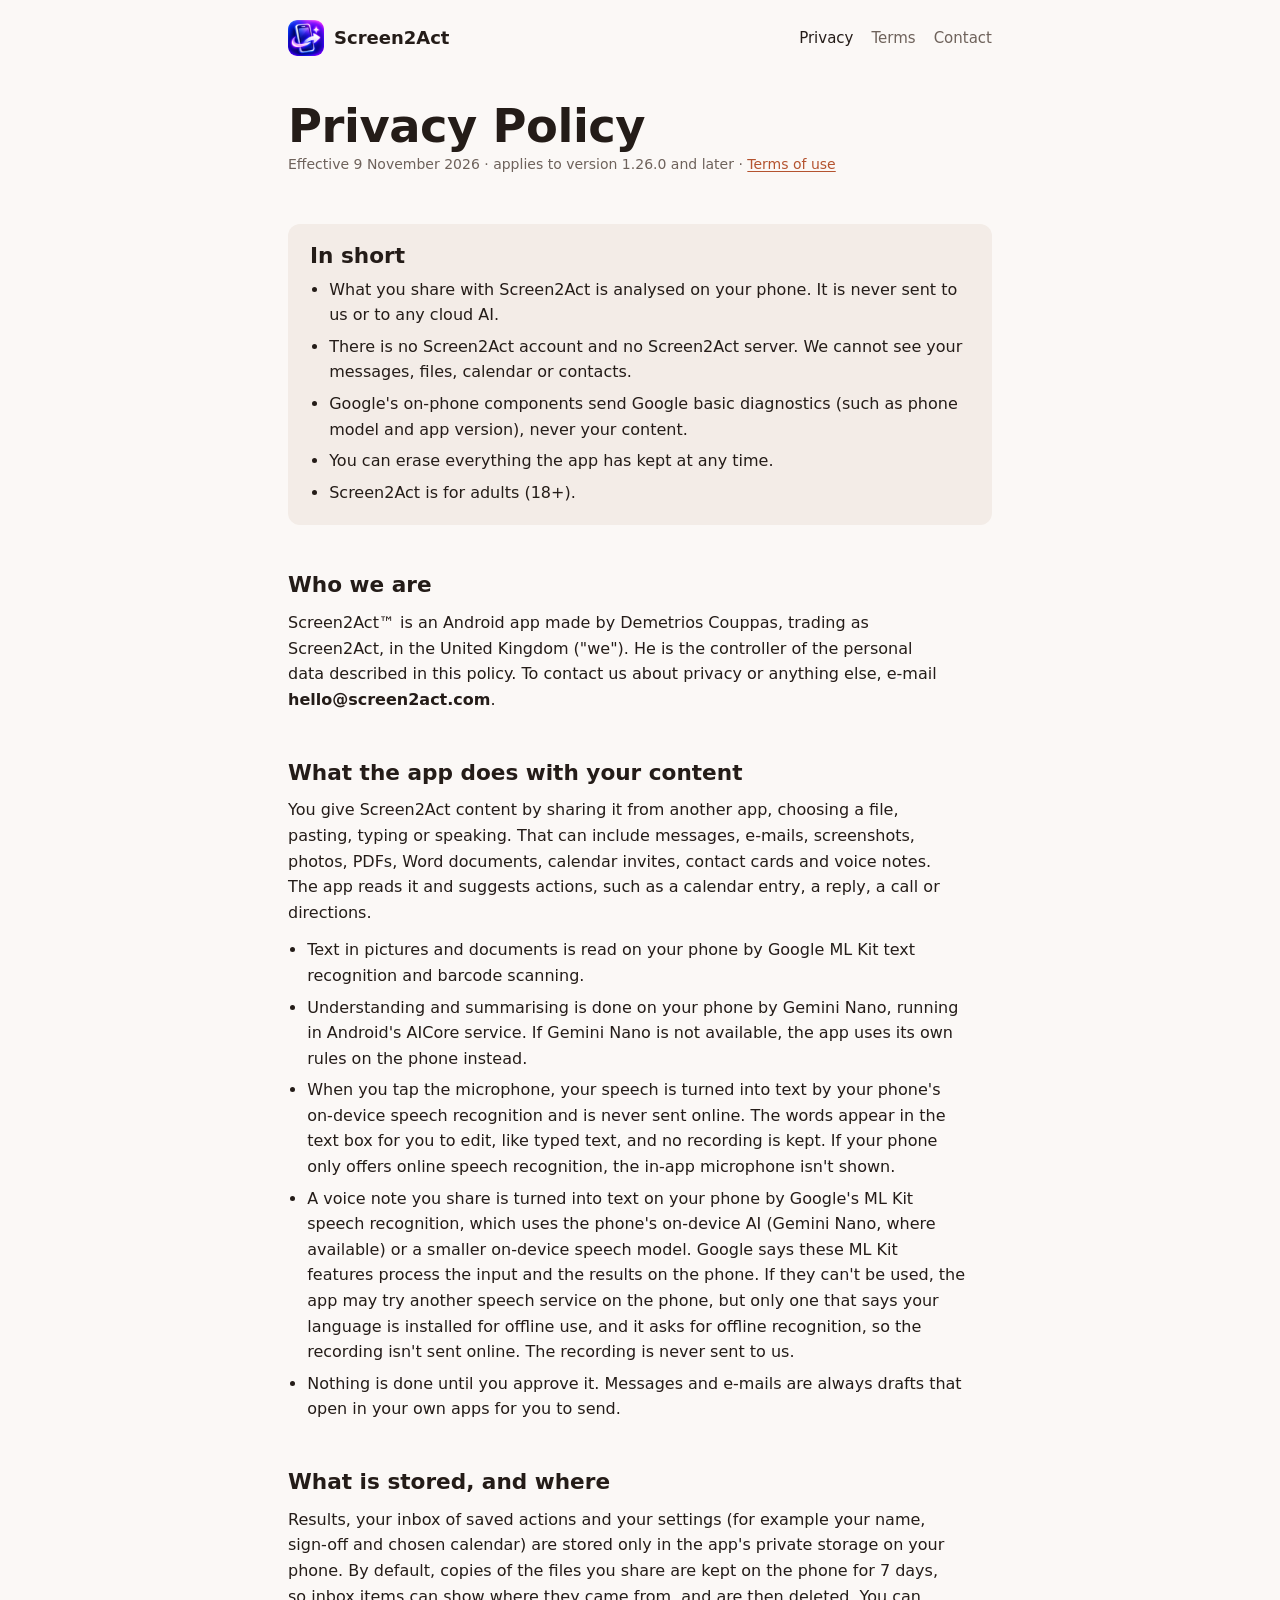
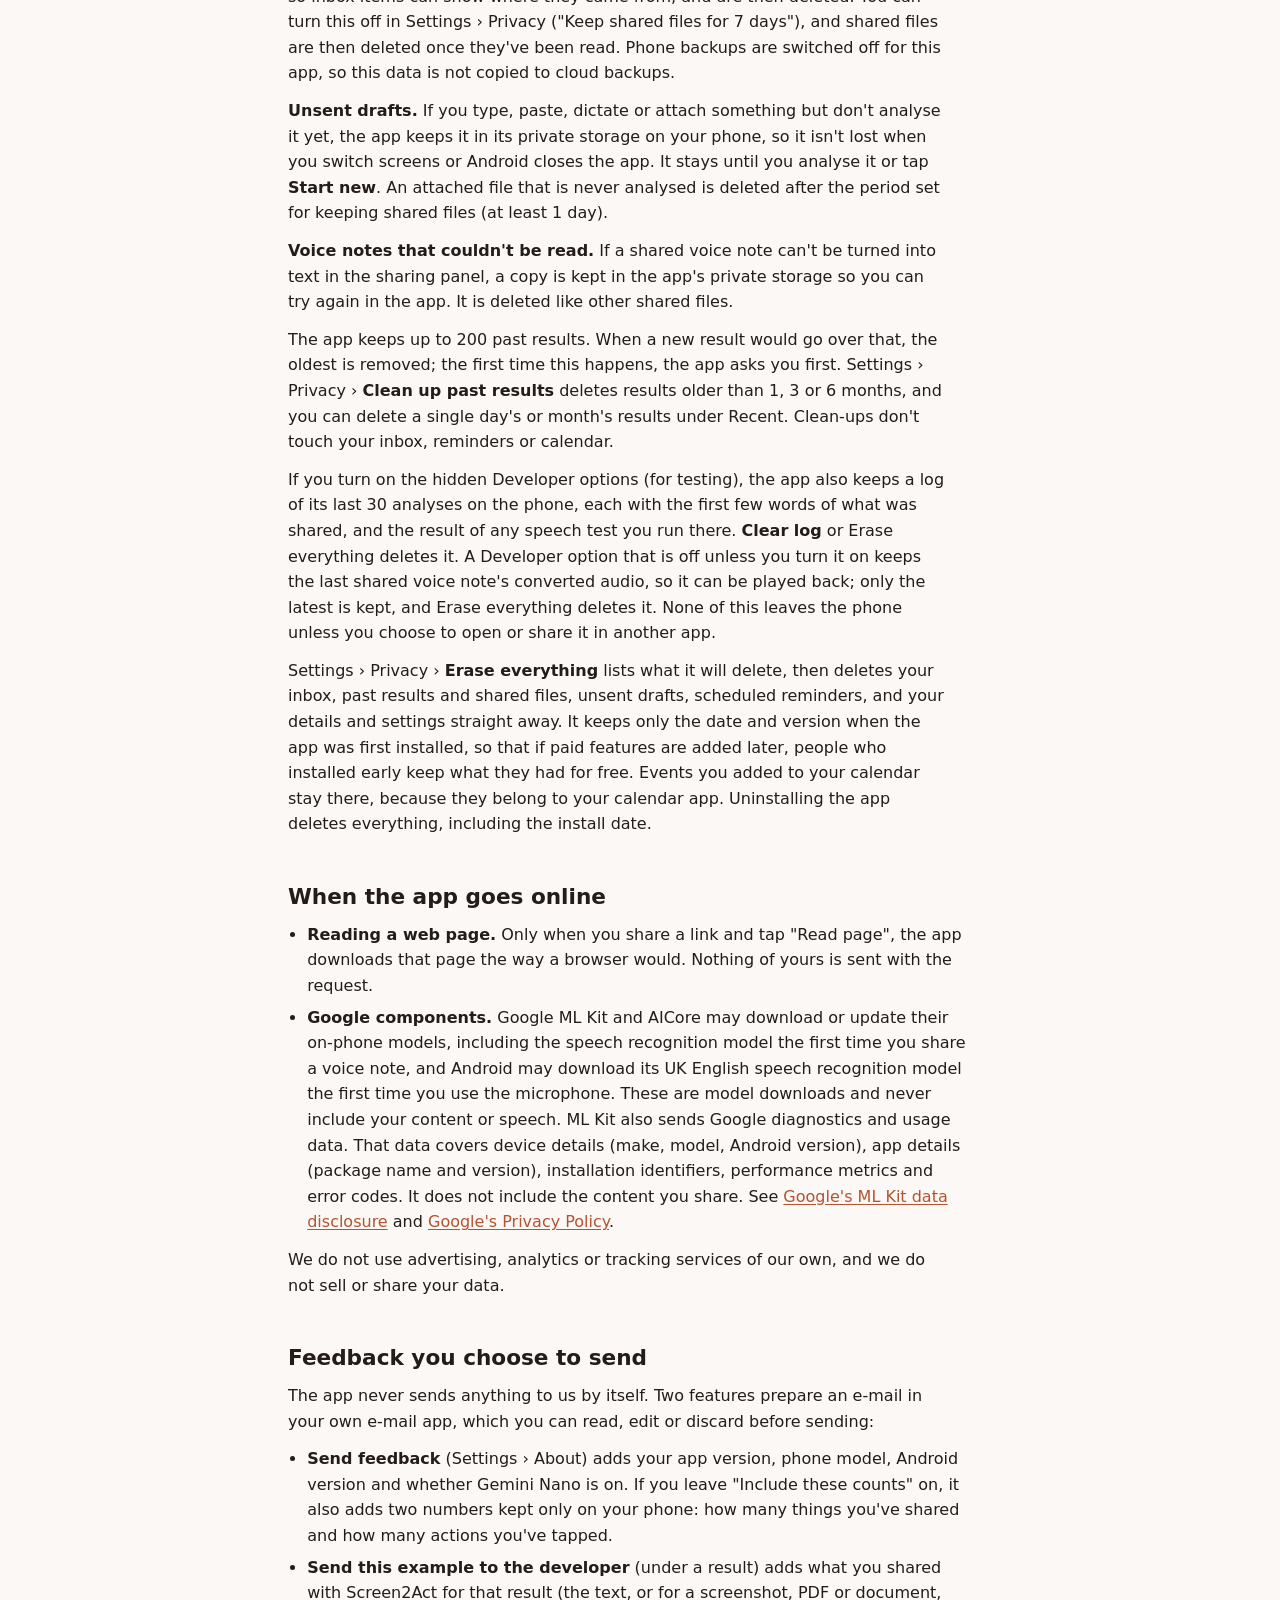
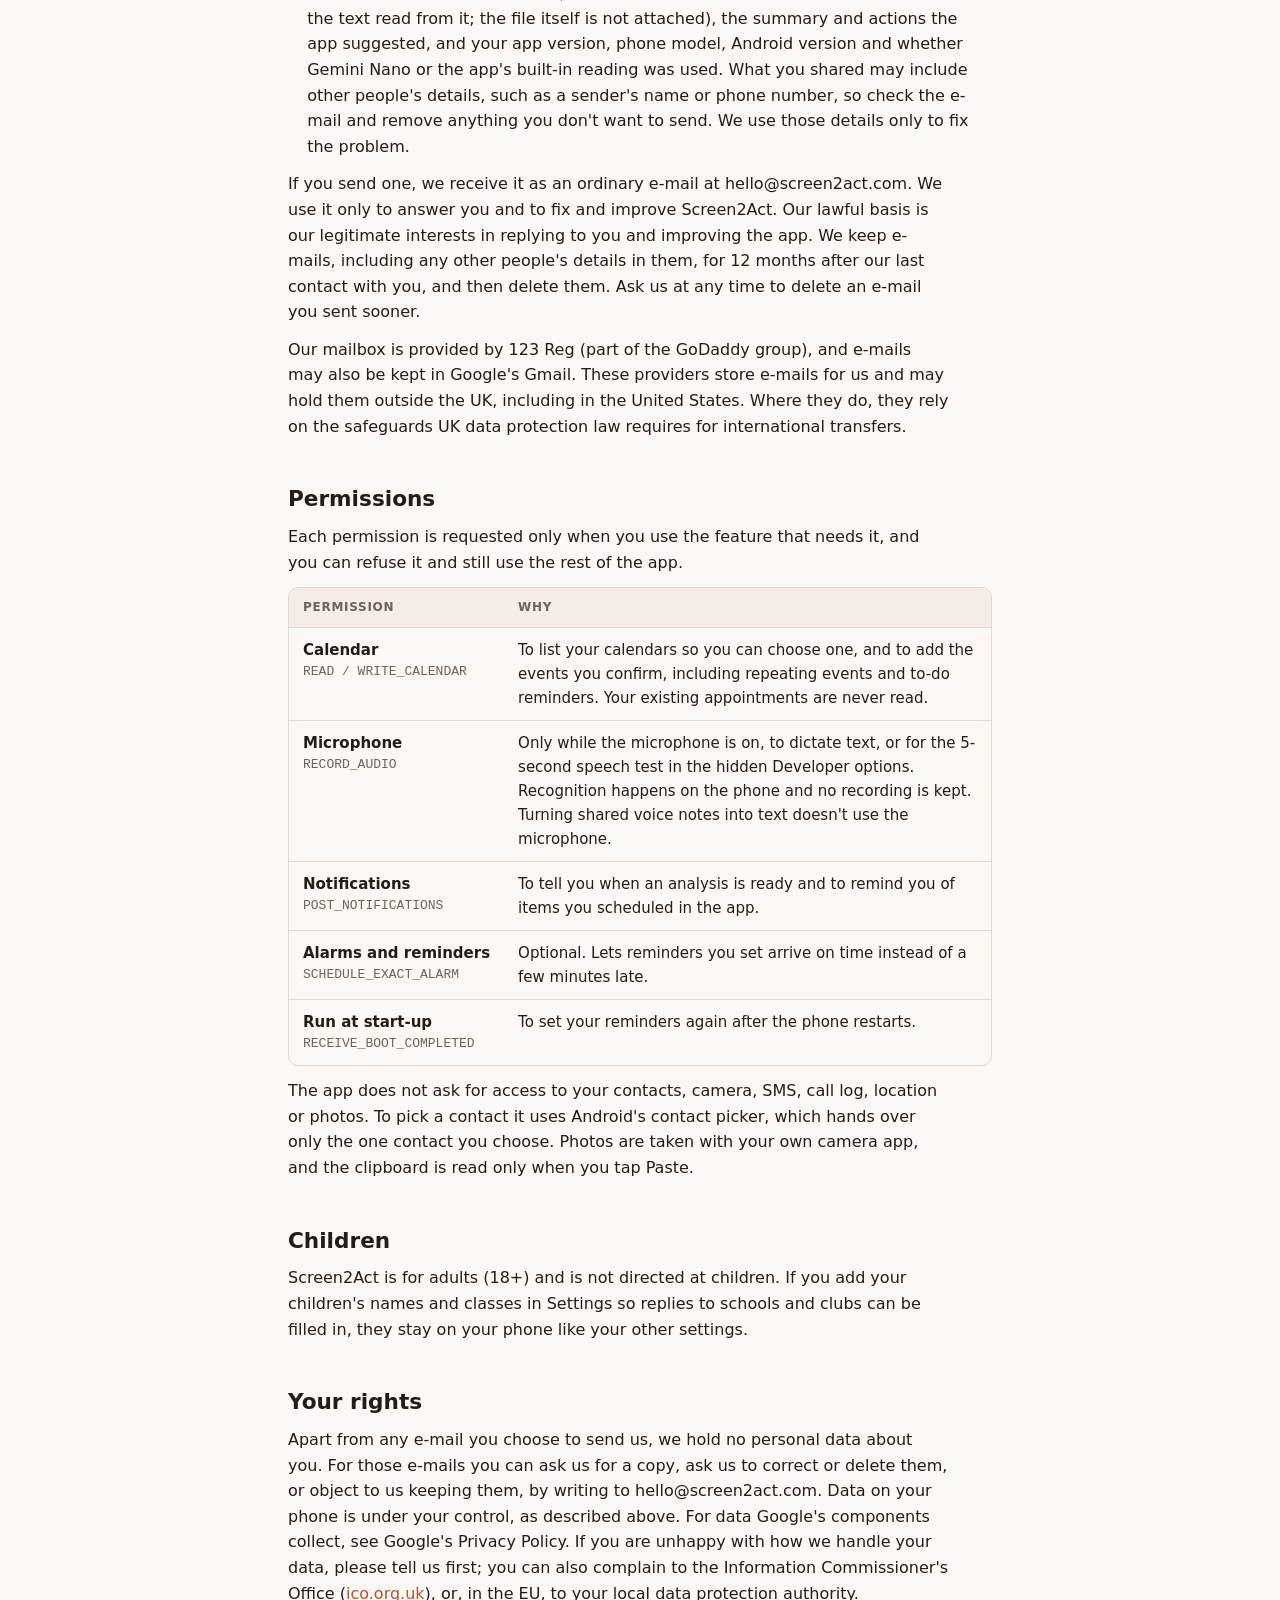
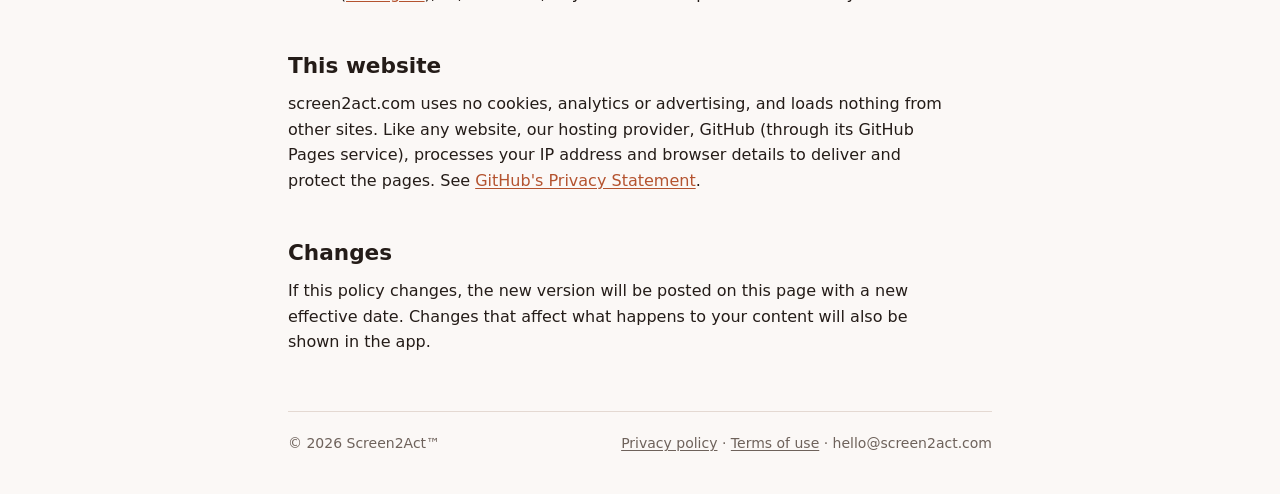
==== commit 8cb0f6eb: "Draft: privacy policy for 1.26.x and Jimmy's 9 Nov decisions; new terms page Not published: on a dra" ====
--- a/privacy/index.html
+++ b/privacy/index.html
@@ -14,13 +14,13 @@
 <div class="wrap">
   <header class="top">
     <a class="brand" href="/"><img src="/assets/logo.png" alt="" width="36" height="36">Screen2Act</a>
-    <nav><a href="/privacy/" aria-current="page">Privacy</a><a href="/#contact">Contact</a></nav>
+    <nav><a href="/privacy/" aria-current="page">Privacy</a><a href="/terms/">Terms</a><a href="/#contact">Contact</a></nav>
   </header>
 
   <main>
   <header>
         <h1>Privacy Policy</h1>
-    <p class="meta">Effective 28 October 2026 · applies to version 1.20.0 and later</p>
+    <p class="meta">Effective 9 November 2026 · applies to version 1.26.0 and later · <a href="/terms/">Terms of use</a></p>
   </header>
 
   <div class="short">
@@ -30,12 +30,13 @@
       <li>There is no Screen2Act account and no Screen2Act server. We cannot see your messages, files, calendar or contacts.</li>
       <li>Google's on-phone components send Google basic diagnostics (such as phone model and app version), never your content.</li>
       <li>You can erase everything the app has kept at any time.</li>
+      <li>Screen2Act is for adults (18+).</li>
     </ul>
   </div>
 
   <section>
     <h2>Who we are</h2>
-    <p>Screen2Act&trade; is an Android app made by an independent developer in the United Kingdom ("we"). To contact us about privacy or anything else, e-mail <strong>hello@screen2act.com</strong>.</p>
+    <p>Screen2Act&trade; is an Android app made by Demetrios Couppas, trading as Screen2Act, in the United Kingdom ("we"). He is the controller of the personal data described in this policy. To contact us about privacy or anything else, e-mail <strong>hello@screen2act.com</strong>.</p>
   </section>
 
   <section>
@@ -45,23 +46,26 @@
       <li>Text in pictures and documents is read on your phone by Google ML Kit text recognition and barcode scanning.</li>
       <li>Understanding and summarising is done on your phone by Gemini Nano, running in Android's AICore service. If Gemini Nano is not available, the app uses its own rules on the phone instead.</li>
       <li>When you tap the microphone, your speech is turned into text by your phone's on-device speech recognition and is never sent online. The words appear in the text box for you to edit, like typed text, and no recording is kept. If your phone only offers online speech recognition, the in-app microphone isn't shown.</li>
+      <li>A voice note you share is turned into text on your phone by Google's ML Kit speech recognition, which uses the phone's on-device AI (Gemini Nano, where available) or a smaller on-device speech model. Google says these ML Kit features process the input and the results on the phone. If they can't be used, the app may try another speech service on the phone, but only one that says your language is installed for offline use, and it asks for offline recognition, so the recording isn't sent online. The recording is never sent to us.</li>
       <li>Nothing is done until you approve it. Messages and e-mails are always drafts that open in your own apps for you to send.</li>
     </ul>
   </section>
 
   <section>
     <h2>What is stored, and where</h2>
-    <p>Results, your inbox of saved actions and your settings (for example your name, sign-off and chosen calendar) are stored only in the app's private storage on your phone. By default, copies of the files you share are kept on the phone for 7 days, so inbox items can show where they came from, and are then deleted. You can turn this off in Settings › Privacy &amp; data ("Keep shared files for 7 days"), and shared files are then deleted once they've been read. Phone backups are switched off for this app, so this data is not copied to cloud backups.</p>
-    <p>The app keeps up to 200 past results. When a new result would go over that, the oldest is removed; the first time this happens, the app asks you first. Settings › Privacy &amp; data › <strong>Clean up past results</strong> deletes results older than 1, 3 or 6 months, and you can delete a single day's or month's results under Recent. Clean-ups don't touch your inbox, reminders or calendar.</p>
-    <p>If you turn on the hidden Developer options (for testing), the app also keeps a log of its last 30 analyses on the phone, each with the first few words of what was shared. <strong>Clear log</strong> or Erase everything deletes it, and it never leaves the phone.</p>
-    <p>Settings › Privacy &amp; data › <strong>Erase everything</strong> lists what it will delete, then deletes your inbox, past results and shared files, scheduled reminders, and your details and settings straight away. It keeps only the date and version when the app was first installed, so that if paid features are added later, people who installed early keep what they had for free. Events you added to your calendar stay there, because they belong to your calendar app. Uninstalling the app deletes everything, including the install date.</p>
+    <p>Results, your inbox of saved actions and your settings (for example your name, sign-off and chosen calendar) are stored only in the app's private storage on your phone. By default, copies of the files you share are kept on the phone for 7 days, so inbox items can show where they came from, and are then deleted. You can turn this off in Settings › Privacy ("Keep shared files for 7 days"), and shared files are then deleted once they've been read. Phone backups are switched off for this app, so this data is not copied to cloud backups.</p>
+    <p><strong>Unsent drafts.</strong> If you type, paste, dictate or attach something but don't analyse it yet, the app keeps it in its private storage on your phone, so it isn't lost when you switch screens or Android closes the app. It stays until you analyse it or tap <strong>Start new</strong>. An attached file that is never analysed is deleted after the period set for keeping shared files (at least 1 day).</p>
+    <p><strong>Voice notes that couldn't be read.</strong> If a shared voice note can't be turned into text in the sharing panel, a copy is kept in the app's private storage so you can try again in the app. It is deleted like other shared files.</p>
+    <p>The app keeps up to 200 past results. When a new result would go over that, the oldest is removed; the first time this happens, the app asks you first. Settings › Privacy › <strong>Clean up past results</strong> deletes results older than 1, 3 or 6 months, and you can delete a single day's or month's results under Recent. Clean-ups don't touch your inbox, reminders or calendar.</p>
+    <p>If you turn on the hidden Developer options (for testing), the app also keeps a log of its last 30 analyses on the phone, each with the first few words of what was shared, and the result of any speech test you run there. <strong>Clear log</strong> or Erase everything deletes it. A Developer option that is off unless you turn it on keeps the last shared voice note's converted audio, so it can be played back; only the latest is kept, and Erase everything deletes it. None of this leaves the phone unless you choose to open or share it in another app.</p>
+    <p>Settings › Privacy › <strong>Erase everything</strong> lists what it will delete, then deletes your inbox, past results and shared files, unsent drafts, scheduled reminders, and your details and settings straight away. It keeps only the date and version when the app was first installed, so that if paid features are added later, people who installed early keep what they had for free. Events you added to your calendar stay there, because they belong to your calendar app. Uninstalling the app deletes everything, including the install date.</p>
   </section>
 
   <section>
     <h2>When the app goes online</h2>
     <ul>
       <li><strong>Reading a web page.</strong> Only when you share a link and tap "Read page", the app downloads that page the way a browser would. Nothing of yours is sent with the request.</li>
-      <li><strong>Google components.</strong> Google ML Kit and AICore may download or update their on-phone models, and Android may download its UK English speech recognition model the first time you use the microphone (a model download, which never includes your speech). ML Kit also sends Google diagnostics and usage data. That data covers device details (make, model, Android version), app details (package name and version), installation identifiers, performance metrics and error codes. It does not include the content you share. See <a href="https://developers.google.com/ml-kit/android-data-disclosure" rel="noopener">Google's ML Kit data disclosure</a> and <a href="https://policies.google.com/privacy" rel="noopener">Google's Privacy Policy</a>.</li>
+      <li><strong>Google components.</strong> Google ML Kit and AICore may download or update their on-phone models, including the speech recognition model the first time you share a voice note, and Android may download its UK English speech recognition model the first time you use the microphone. These are model downloads and never include your content or speech. ML Kit also sends Google diagnostics and usage data. That data covers device details (make, model, Android version), app details (package name and version), installation identifiers, performance metrics and error codes. It does not include the content you share. See <a href="https://developers.google.com/ml-kit/android-data-disclosure" rel="noopener">Google's ML Kit data disclosure</a> and <a href="https://policies.google.com/privacy" rel="noopener">Google's Privacy Policy</a>.</li>
     </ul>
     <p>We do not use advertising, analytics or tracking services of our own, and we do not sell or share your data.</p>
   </section>
@@ -73,7 +77,8 @@
       <li><strong>Send feedback</strong> (Settings › About) adds your app version, phone model, Android version and whether Gemini Nano is on. If you leave "Include these counts" on, it also adds two numbers kept only on your phone: how many things you've shared and how many actions you've tapped.</li>
       <li><strong>Send this example to the developer</strong> (under a result) adds what you shared with Screen2Act for that result (the text, or for a screenshot, PDF or document, the text read from it; the file itself is not attached), the summary and actions the app suggested, and your app version, phone model, Android version and whether Gemini Nano or the app's built-in reading was used. What you shared may include other people's details, such as a sender's name or phone number, so check the e-mail and remove anything you don't want to send. We use those details only to fix the problem.</li>
     </ul>
-    <p>If you send one, we receive it as an ordinary e-mail at hello@screen2act.com. We use it only to answer you and to fix and improve Screen2Act, and we delete it when it is no longer needed for that. Ask us at any time to delete an e-mail you sent.</p>
+    <p>If you send one, we receive it as an ordinary e-mail at hello@screen2act.com. We use it only to answer you and to fix and improve Screen2Act. Our lawful basis is our legitimate interests in replying to you and improving the app. We keep e-mails, including any other people's details in them, for 12 months after our last contact with you, and then delete them. Ask us at any time to delete an e-mail you sent sooner.</p>
+    <p>Our mailbox is provided by 123 Reg (part of the GoDaddy group), and e-mails may also be kept in Google's Gmail. These providers store e-mails for us and may hold them outside the UK, including in the United States. Where they do, they rely on the safeguards UK data protection law requires for international transfers.</p>
   </section>
 
   <section>
@@ -84,7 +89,7 @@
         <thead><tr><th>Permission</th><th>Why</th></tr></thead>
         <tbody>
           <tr><td>Calendar<code>READ / WRITE_CALENDAR</code></td><td>To list your calendars so you can choose one, and to add the events you confirm, including repeating events and to-do reminders. Your existing appointments are never read.</td></tr>
-          <tr><td>Microphone<code>RECORD_AUDIO</code></td><td>Only while you tap Speak, to dictate a note. Recognition happens on the phone and no recording is kept.</td></tr>
+          <tr><td>Microphone<code>RECORD_AUDIO</code></td><td>Only while the microphone is on, to dictate text, or for the 5-second speech test in the hidden Developer options. Recognition happens on the phone and no recording is kept. Turning shared voice notes into text doesn't use the microphone.</td></tr>
           <tr><td>Notifications<code>POST_NOTIFICATIONS</code></td><td>To tell you when an analysis is ready and to remind you of items you scheduled in the app.</td></tr>
           <tr><td>Alarms and reminders<code>SCHEDULE_EXACT_ALARM</code></td><td>Optional. Lets reminders you set arrive on time instead of a few minutes late.</td></tr>
           <tr><td>Run at start-up<code>RECEIVE_BOOT_COMPLETED</code></td><td>To set your reminders again after the phone restarts.</td></tr>
@@ -96,12 +101,12 @@
 
   <section>
     <h2>Children</h2>
-    <p>Screen2Act is not directed at children under 13 and does not knowingly collect information from anyone.</p>
+    <p>Screen2Act is for adults (18+) and is not directed at children. If you add your children's names and classes in Settings so replies to schools and clubs can be filled in, they stay on your phone like your other settings.</p>
   </section>
 
   <section>
     <h2>Your rights</h2>
-    <p>Apart from any e-mail you choose to send us, we hold no personal data about you. You can ask us to see or delete those e-mails at hello@screen2act.com. Data on your phone is under your control, as described above. For data Google's components collect, see Google's Privacy Policy. If you are in the UK or EU, you can complain to your data protection authority; in the UK, that is the Information Commissioner's Office.</p>
+    <p>Apart from any e-mail you choose to send us, we hold no personal data about you. For those e-mails you can ask us for a copy, ask us to correct or delete them, or object to us keeping them, by writing to hello@screen2act.com. Data on your phone is under your control, as described above. For data Google's components collect, see Google's Privacy Policy. If you are unhappy with how we handle your data, please tell us first; you can also complain to the Information Commissioner's Office (<a href="https://ico.org.uk/make-a-complaint/" rel="noopener">ico.org.uk</a>), or, in the EU, to your local data protection authority.</p>
   </section>
 
   <section>
@@ -119,7 +124,7 @@
 
   <footer>
     <span>© 2026 Screen2Act&trade;</span>
-    <span><a href="/privacy/">Privacy policy</a> · hello@screen2act.com</span>
+    <span><a href="/privacy/">Privacy policy</a> · <a href="/terms/">Terms of use</a> · hello@screen2act.com</span>
   </footer>
 </div>
 </body>
